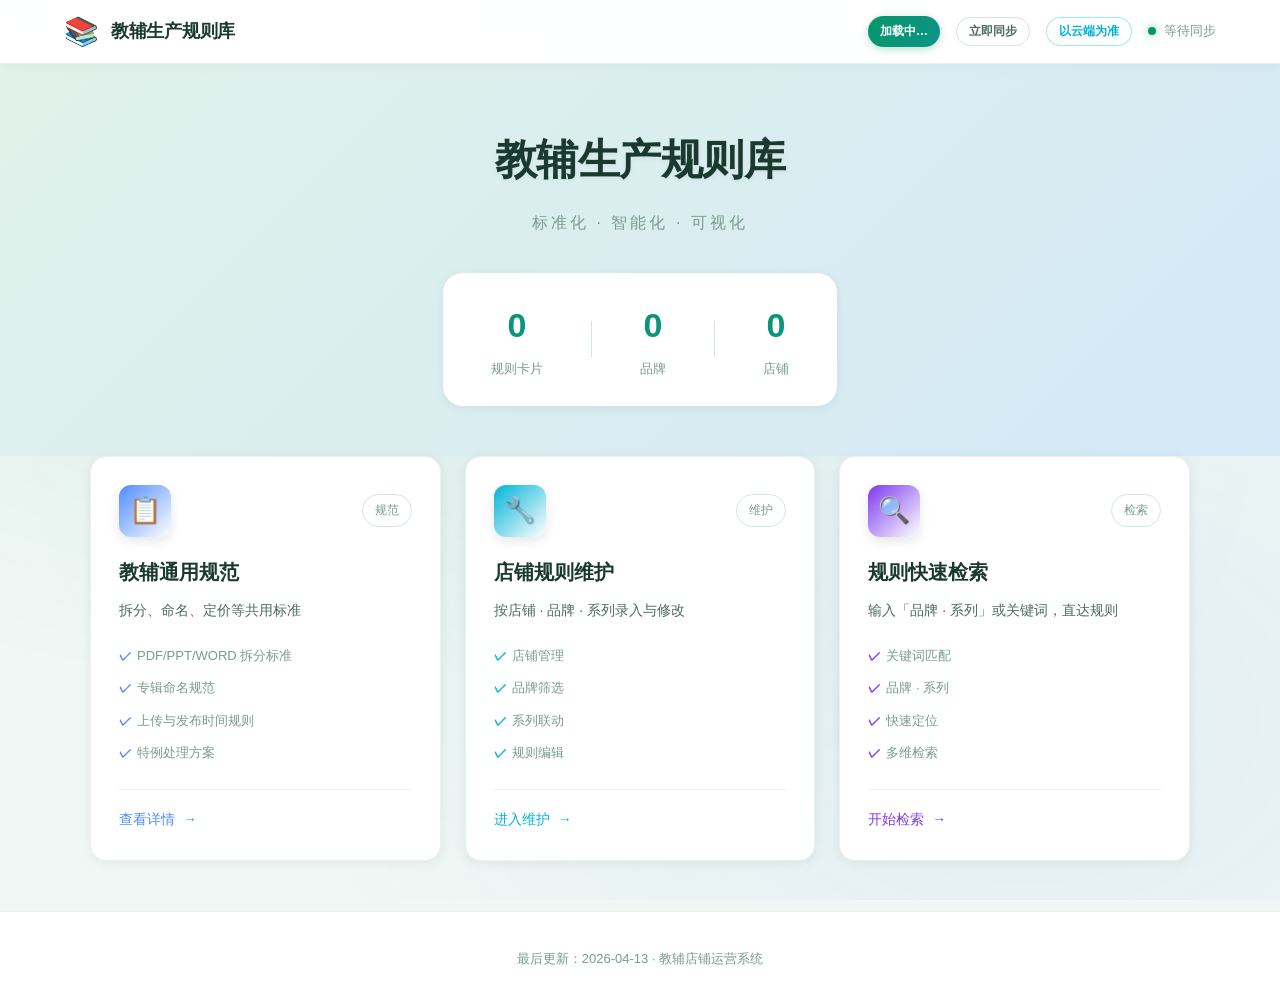
==== index.html @ b71ed643 "Respect deleted series rules during cloud sync" ====
﻿<!DOCTYPE html>
<html lang="zh-CN">
<head>
  <meta charset="UTF-8">
  <meta name="viewport" content="width=device-width, initial-scale=1.0">
  <title>教辅店铺个性化生产规则库</title>
  <link rel="icon" href="data:image/svg+xml,%3Csvg xmlns='http://www.w3.org/2000/svg' viewBox='0 0 64 64'%3E%3Ctext y='50' font-size='48'%3E📚%3C/text%3E%3C/svg%3E">
  <!-- 不使用 Google Fonts，避免国内网络 ERR_CONNECTION_TIMED_OUT -->
  <link rel="stylesheet" href="style.css?v=20260521-05">
</head>
<body>

  <!-- 顶部导航 -->
  <header class="topbar">
    <div class="topbar-inner">
      <div class="topbar-brand">
        <span class="brand-icon">📚</span>
        <span class="brand-text">教辅生产规则库</span>
      </div>
      <div class="topbar-meta">
        <span class="version-badge" id="app-build-badge" title="与控制台 [规则库] build 一致即为最新脚本">加载中…</span>
        <button id="manual-sync-btn" class="sync-btn" type="button" title="上传本机修改并拉取他人更新">立即同步</button>
        <button id="force-pull-btn" class="sync-btn sync-btn-alt" type="button" title="用云端全表覆盖本机（多人协作下已隐藏）" data-dangerous-sync="1">以云端为准</button>
        <span id="multi-user-hint" class="multi-user-hint" hidden>多人协作</span>
        <span class="status-indicator" id="sync-status-indicator">
          <span class="status-dot" id="sync-status-dot"></span>
          <span class="status-text" id="sync-status-text">等待同步</span>
        </span>
      </div>
    </div>
  </header>

  <!-- 首页 -->
  <main id="page-home" class="page active">
    <div class="hero-section">
      <div class="hero-bg"></div>
      <div class="hero-content">
        <h1 class="hero-title">教辅生产规则库</h1>
        <p class="hero-subtitle">标准化 · 智能化 · 可视化</p>
        <div class="hero-stats">
          <div class="stat-item">
            <span class="stat-num" id="stat-providers">0</span>
            <span class="stat-label">规则卡片</span>
          </div>
          <div class="stat-divider"></div>
          <div class="stat-item">
            <span class="stat-num" id="stat-brands">0</span>
            <span class="stat-label">品牌</span>
          </div>
          <div class="stat-divider"></div>
          <div class="stat-item">
            <span class="stat-num" id="stat-shops">0</span>
            <span class="stat-label">店铺</span>
          </div>
        </div>
      </div>
    </div>

    <div class="cards-section">
      <div class="cards-grid">
        
        <div class="feature-card" onclick="goPage('rules')" data-color="blue">
          <div class="card-glow"></div>
          <div class="card-header">
            <div class="card-icon-wrap">
              <span class="card-icon">📋</span>
            </div>
            <span class="card-tag">规范</span>
          </div>
          <h3 class="card-title">教辅通用规范</h3>
          <p class="card-desc">拆分、命名、定价等共用标准</p>
          <ul class="card-features">
            <li>PDF/PPT/WORD 拆分标准</li>
            <li>专辑命名规范</li>
            <li>上传与发布时间规则</li>
            <li>特例处理方案</li>
          </ul>
          <div class="card-footer">
            <span class="card-link">查看详情 <span class="arrow">→</span></span>
          </div>
        </div>

        <div class="feature-card" onclick="goPage('provider')" data-color="cyan">
          <div class="card-glow"></div>
          <div class="card-header">
            <div class="card-icon-wrap">
              <span class="card-icon">🔧</span>
            </div>
            <span class="card-tag">维护</span>
          </div>
          <h3 class="card-title">店铺规则维护</h3>
          <p class="card-desc">按店铺 · 品牌 · 系列录入与修改</p>
          <ul class="card-features">
            <li>店铺管理</li>
            <li>品牌筛选</li>
            <li>系列联动</li>
            <li>规则编辑</li>
          </ul>
          <div class="card-footer">
            <span class="card-link">进入维护 <span class="arrow">→</span></span>
          </div>
        </div>

        

        <div class="feature-card" onclick="goPage('ai')" data-color="purple">
          <div class="card-glow"></div>
          <div class="card-header">
            <div class="card-icon-wrap">
              <span class="card-icon">🔍</span>
            </div>
            <span class="card-tag">检索</span>
          </div>
          <h3 class="card-title">规则快速检索</h3>
          <p class="card-desc">输入「品牌 · 系列」或关键词，直达规则</p>
          <ul class="card-features">
            <li>关键词匹配</li>
            <li>品牌 · 系列</li>
            <li>快速定位</li>
            <li>多维检索</li>
          </ul>
          <div class="card-footer">
            <span class="card-link">开始检索 <span class="arrow">→</span></span>
          </div>
        </div>

      </div>
    </div>

    <footer class="home-footer">
      <p>最后更新：2026-04-13 · 教辅店铺运营系统</p>
    </footer>
  </main>

  <!-- 教辅通用规范页面 -->
  <section id="page-rules" class="page">
    <div class="page-header">
      <button class="back-btn" onclick="goHome()">← 返回</button>
      <h1 class="page-title">📋 教辅通用规范</h1>
    </div>
    <div class="page-content">
      <div class="rules-grid">
        
        <!-- 卡片1：预处理 -->
        <div class="rule-card material">
          <div class="rule-card-header">
            <span class="icon">🧪</span>
            <span class="title">预处理</span>
          </div>
          <div class="rule-card-body">
            <div class="rule-row">1、预上传，测试是否重复。若有问题：</div>
            <div class="rule-row">（1）资料缺失（兼职——晶晶——运营，在一周内给确切处理结果，若不处理，则任务挂起）</div>
            <div class="rule-row">（2）资料重复（运营核实版权归属——晶晶——下线/退稿）涉及重复率标准，出版物/非出版</div>
          </div>
        </div>

        <!-- 卡片2：拆分 -->
        <div class="rule-card material">
          <div class="rule-card-header">
            <span class="icon">✂️</span>
            <span class="title">拆分</span>
          </div>
          <div class="rule-card-body">
            <div class="rule-row">1、<span class="badge badge-pdf">PDF</span>按目录，若无，按标题，<strong>杜绝单页</strong></div>
            <div class="rule-row">2、<span class="badge badge-ppt">PPT</span>检查删除敏感信息（联系方式、二维码等），然后直接上传</div>
            <div class="rule-row">3、<span class="badge badge-word">WORD</span>检查删除敏感信息（联系方式、二维码等），然后直接上传</div>
            <hr class="divider">
            <div class="rule-note">
              ⚠️ <strong>备注：</strong>以上三种格式有存在主书+小册子的情况，小册子拆分后，需<strong>单独建立专辑上传</strong>
            </div>
          </div>
        </div>

        <!-- 卡片3：命名 -->
        <div class="rule-card material">
          <div class="rule-card-header">
            <span class="icon">🏷️</span>
            <span class="title">命名</span>
          </div>
          <div class="rule-card-body">
            <div class="rule-block">
              <div class="rule-block-title">1、专辑命名</div>
              <div class="rule-row">（1）【品牌】学年 + 年级 + 学科 + 对应封面名称（版本）</div>
              <div class="rule-row">（2）【品牌】学年 + 年级 + 学科 + 对应文件名称（版本）</div>
            </div>
            <hr class="divider">
            <div class="rule-block">
              <div class="rule-block-title">2、资料命名</div>
              <div class="rule-row" style="white-space: nowrap;">（1）具体标题（第X章+第X节+标题名）-专辑名</div>
              <div class="rule-row">（2）若资料名与书籍名重复，则<strong>无需后缀</strong></div>
            </div>
          </div>
        </div>

        <!-- 卡片4：专辑规则 -->
        <div class="rule-card album">
          <div class="rule-card-header">
            <span class="icon">📁</span>
            <span class="title">专辑规则</span>
          </div>
          <div class="rule-card-body">
            <div class="rule-block">
              <div class="rule-block-title">1、专辑目录</div>
              <div class="rule-row">（1）有目录书籍 → 1:1 还原，资料按顺序排序</div>
              <div class="rule-row">（2）同步书籍 → 获取主数据目录，资料放对应目录下</div>
            </div>
            <hr class="divider">
            <div class="rule-block">
              <div class="rule-block-title">2、专辑简介</div>
              <div class="rule-row rule-intro-template">
                XXXX（书籍名称）系列资料由XXXX（提供者名称）提供，并授权学科网在互联网进行发布，侵权必究！
              </div>
            </div>
            <hr class="divider">
            <div class="rule-block">
              <div class="rule-block-title">3、专辑封面</div>
              <div class="rule-row">（1）有封面 → 直接使用</div>
              <div class="rule-row">（2）部分封面：生产反馈，运营征集</div>
              <div class="rule-row">（3）无封面 → 使用去年同期产品封面</div>
              <div class="rule-row">（4）去年无 → 智能平台生成，要求最下标必须写 <span class="badge badge-warn">学科网书城</span>，<a href="https://bar.xkw.com/cover/size" target="_blank" class="rule-link">点击制作封面 →</a></div>
            </div>
            <hr class="divider">
            <div class="rule-block">
              <div class="rule-block-title">4、其他</div>
              <div class="rule-row">（1）专辑"热点""推荐"等该栏标签 <span class="badge badge-red">不做任何勾选</span></div>
            </div>
          </div>
        </div>

        <!-- 卡片5：上传规则 -->
        <div class="rule-card material">
          <div class="rule-card-header">
            <span class="icon">💰</span>
            <span class="title">上传规则</span>
          </div>
          <div class="rule-card-body">
            <div class="rule-block">
              <div class="rule-block-title">1、定价</div>
              <div class="rule-row">（1）参考定价文档：</div>
              <div class="rule-row">
                <a href="https://docs.qq.com/doc/DUVNLeVZ0TXl5S1VT" target="_blank" class="rule-link">📄 点击查看定价文档 →</a>
              </div>
            </div>
            <hr class="divider">
            <div class="rule-block">
              <div class="rule-block-title">2、发布时间</div>
              <div class="rule-row">（1）专辑：立即发布</div>
              <div class="rule-row">（2）资料：立即发布1/10，剩余按教学进度发布，一般以月为颗粒度同步</div>
              <div class="rule-row">
                <a href="https://docs.qq.com/sheet/DQW1jb2FtaGVGbHZr?nlc=1&tab=m5junw" target="_blank" class="rule-link">📊 教学中高考进度统计表 →</a>
              </div>
            </div>
          </div>
        </div>

        <!-- 卡片6：特例 -->
        <div class="rule-card special">
          <div class="rule-card-header">
            <span class="icon">⚠️</span>
            <span class="title">特例 · 试卷 / 中职 / 音视频</span>
          </div>
          <div class="rule-card-body">
            <div class="special-item">
              <span class="tag-pill tag-red">真题试卷</span>非教辅版权试卷<br>
              • <strong>高考：</strong>不处理上传<br>
              • <strong>中考 / 小升初：</strong>发布后在 XMP 后台加入网校通
            </div>
            <div class="special-item warn">
              <span class="tag-pill tag-orange">普通真题卷</span>校考 / 省市区县统考卷<br>
              资料打标作者 <strong>"教辅精选"</strong>，发布后在 XMP 后台加入网校通
            </div>
            <div class="special-item">
              <span class="tag-pill tag-blue">中职产品</span>
              发布后在 XMP 后台加入网校通
            </div>
            <div class="special-item success">
              <span class="tag-pill tag-green">音视频</span>
              勾选 <strong>禁止下载</strong> 标签
            </div>
            <div class="special-item">
              <span class="tag-pill tag-blue">其他</span>
              如遇特殊店铺生产侧需增加全书预审，之后在按照正常生产流程操作
            </div>
          </div>
        </div>



      </div>
    </div>
</section>

<!-- 店铺规则维护页面 -->
  <section id="page-provider" class="page">
    <div class="page-header">
      <button class="back-btn" onclick="goHome()">← 返回</button>
      <h1 class="page-title">🔧 店铺规则维护</h1>
    </div>
    <div class="page-content">
      
      <!-- 搜索筛选 -->
      <div class="query-filters">
        
        <!-- 店铺搜索 -->
        <div class="filter-group">
          <label class="filter-label">
            <span class="fl-icon">🏪</span>
            店铺名称
          </label>
          <div class="filter-input-wrap">
            <input type="text" id="shop-search-input" class="filter-input" placeholder="输入店铺名称搜索..." oninput="onShopSearchInput()">
            <button class="btn-search" onclick="searchShopByInput()">搜索</button>
            <button class="btn-add-sm" onclick="openAddShop()">＋ 新增店铺名称</button>
            <button class="btn-add-sm btn-muted-sm" type="button" onclick="renameShopInContext()">✎ 修改</button>
            <button class="btn-add-sm btn-danger-sm" type="button" onclick="deleteShopInContext()">－ 删除</button>
          </div>
          <div id="shop-dropdown" class="search-dropdown" style="display:none;"></div>
        </div>
        
        <!-- 提供者搜索 -->
        <div class="filter-group">
          <label class="filter-label">
            <span class="fl-icon">👤</span>
            提供者
          </label>
          <div class="filter-input-wrap">
            <input type="text" id="provider-search-input" class="filter-input" placeholder="输入提供者名称搜索..." oninput="onProviderSearchInput()">
            <button class="btn-search" onclick="searchProviderByInput()">搜索</button>
            <button class="btn-add-sm" onclick="openAddProvider()">＋ 新增提供者</button>
            <button class="btn-add-sm btn-muted-sm" type="button" onclick="renameProviderInContext()">✎ 修改</button>
            <button class="btn-add-sm btn-danger-sm" type="button" onclick="deleteProviderInContext()">－ 删除</button>
          </div>
          <div id="provider-dropdown" class="search-dropdown" style="display:none;"></div>
        </div>

        <!-- 书城品牌系列（BAPI 代理） -->
        <div class="filter-group bbm-sync-group">
          <label class="filter-label">
            <span class="fl-icon">🔗</span>
            书城品牌系列
          </label>
          <div class="filter-input-wrap">
            <input type="text" id="org-id-input" class="filter-input" placeholder="机构 ID，如 520495（非品牌 ID）" inputmode="numeric">
            <button type="button" id="bbm-fetch-btn" class="btn-search" onclick="fetchBbmBrandsForContext()">从书城获取</button>
          </div>
          <p class="bbm-fetch-hint">客户池表含两列 ID：<strong>机构ID</strong>（填这里）与 <strong>知识店铺ID</strong>（勿单独使用）。后台新增品牌/系列后请重新点击「从书城获取」（实时拉取，跳过缓存）。</p>
          <p id="bbm-fetch-status" class="bbm-fetch-status"></p>
        </div>
        
        <!-- 品牌搜索 -->
        <div class="filter-group">
          <label class="filter-label">
            <span class="fl-icon">🏷️</span>
            品牌
          </label>
          <div class="filter-input-wrap">
            <input type="text" id="brand-input" class="filter-input" placeholder="请先选择店铺..." oninput="onBrandInput()">
            <button id="brand-list-btn" onclick="showBrandList(event)" style="background:var(--primary-cyan);color:white;padding:12px 16px;border:none;border-radius:var(--radius-md);cursor:pointer;font-size:14px;">▼ 品牌</button>
            <button class="btn-add-sm" onclick="openAddBrand()">＋ 新增品牌</button>
            <button class="btn-add-sm" onclick="openDeleteBrand()">－ 删除品牌</button>
            <button id="add-series-btn" class="btn-add-sm" onclick="openAddSeries()" style="display:none;">＋ 新增系列</button>
          </div>
          <div id="brand-dropdown" class="search-dropdown" style="display:none;"></div>
        </div>
        <div id="series-tag-container" class="series-tag-container" style="display:none;"></div>

        <div id="brand-defaults-panel" class="brand-defaults-panel" style="display:none;"></div>
        
      </div>
      
      <!-- 规则显示区域 -->
      <div id="custom-rule-display" class="custom-rule-display" style="display:none;"></div>
      
      <!-- 提供者列表 -->
      <div id="provider-list-container" style="display:none;">
        <div class="provider-list-header" style="display:flex;justify-content:space-between;align-items:center;margin:24px 0 16px;">
          <span style="font-size:16px;font-weight:600;color:var(--text-primary);">提供者列表</span>
          <span id="provider-count" class="count-badge">0</span>
        </div>
        <div id="provider-list" class="provider-list"></div>
      </div>
      <div id="manual-input-section" class="filter-section-title mt-20" style="display:none;">✏️ 手动录入信息</div>
    </div>
    <button type="button" id="provider-scroll-top" class="scroll-top-btn" title="返回顶部" aria-label="返回顶部" style="display:none;">返回顶部</button>
  </section>

  <!-- 新增提供者弹窗 -->
  <div id="modal-provider" class="modal" style="display:none;">
    <div class="modal-overlay" onclick="closeModal('modal-provider')"></div>
    <div class="modal-box">
      <div class="modal-header">
        <h3 id="modal-provider-title">新增提供者</h3>
        <button class="modal-close" onclick="closeModal('modal-provider')">✕</button>
      </div>
      <div class="modal-body">
        <div class="form-group">
          <label>提供者名称</label>
          <input type="text" id="new-provider-name" class="form-input">
        </div>
        <div class="form-group">
          <label>店铺</label>
          <input type="text" id="new-provider-shop" class="form-input">
        </div>
        <div class="form-group">
          <label>店铺别名</label>
          <input type="text" id="new-provider-shopname" class="form-input" placeholder="可与店铺相同，或填工商全称">
        </div>
        <div class="form-group">
          <label>品牌</label>
          <input type="text" id="new-provider-brand" class="form-input">
        </div>
        <div class="form-group">
          <label>系列</label>
          <input type="text" id="new-provider-series" class="form-input" placeholder="例如：中考冲刺卷">
        </div>
        <div class="form-group">
          <label>命名 <span class="form-hint">（Alt+空格 换行）</span></label>
          <textarea id="new-provider-naming" class="form-input alt-space-newline" rows="2" placeholder="专辑/资料命名规范"></textarea>
        </div>
        <div class="form-group">
          <label>拆分规则 <span class="form-hint">（Alt+空格 换行）</span></label>
          <textarea id="new-provider-split" class="form-input alt-space-newline" rows="2" placeholder="多条可换行"></textarea>
        </div>
        <div class="form-group">
          <label>定价规则 <span class="form-hint">（Alt+空格 换行）</span></label>
          <textarea id="new-provider-pricing" class="form-input alt-space-newline" rows="2"></textarea>
        </div>
        <div class="form-group">
          <label>发布时间 <span class="form-hint">（Alt+空格 换行）</span></label>
          <textarea id="new-provider-publishtime" class="form-input alt-space-newline" rows="2"></textarea>
        </div>
        <div class="form-group">
          <label>专辑 <span class="form-hint">（Alt+空格 换行，可编辑）</span></label>
          <textarea id="new-provider-album" class="form-input alt-space-newline" rows="5" placeholder="默认含专辑简介、封面、其他三项规则"></textarea>
        </div>
        <div class="form-group">
          <label>特例 <span class="form-hint">（Alt+空格 换行）</span></label>
          <textarea id="new-provider-special" class="form-input alt-space-newline" rows="2"></textarea>
        </div>
        <div class="form-group">
          <label>其他信息 <span class="form-hint">（Alt+空格 换行）</span></label>
          <textarea id="new-provider-otherinfo" class="form-input alt-space-newline" rows="2"></textarea>
        </div>
      </div>
      <div class="modal-footer">
        <button class="btn-cancel" onclick="closeModal('modal-provider')">取消</button>
        <button class="btn-save" onclick="saveProvider()">保存</button>
      </div>
    </div>
  </div>

  <!-- 规则快速检索页面 -->
  <section id="page-ai" class="page">
    <div class="page-header">
      <button class="back-btn" onclick="goHome()">← 返回</button>
      <h1 class="page-title">🔍 规则快速检索</h1>
    </div>
    <div class="page-content">
      <div class="ai-hero">
        <div class="ai-icon-wrap">
          <span class="ai-main-icon">🔍</span>
          <span class="ai-pulse"></span>
        </div>
        <h2>规则快速检索</h2>
        <p>输入「品牌 · 系列」或关键词，直达规则</p>
      </div>
      
      <div class="ai-search-box">
        <div class="ai-input-wrap">
          <input type="text" id="ai-query" class="ai-input" placeholder="品牌 · 系列，如：众相原创 · 时政热点">
          <button class="ai-btn" onclick="aiQuery()">🔍 查询</button>
        </div>
        <div class="ai-suggestions">
          <span class="suggestion-label">试试：</span>
          <span class="suggestion-tag" onclick="setAiQuery('初中数学')">初中数学</span>
          <span class="suggestion-tag" onclick="setAiQuery('高中物理')">高中物理</span>
          <span class="suggestion-tag" onclick="setAiQuery('众相原创 · 时政热点')">众相原创 · 时政热点</span>
          <span class="suggestion-tag" onclick="setAiQuery('高考')">高考</span>
        </div>
      </div>
      
      <div id="ai-series-tag-container" class="series-tag-container" style="display:none;"></div>
      <div id="ai-result" class="ai-result"></div>
    </div>
    <button type="button" id="ai-scroll-top" class="scroll-top-btn" title="回到顶部" aria-label="回到顶部" style="display:none;">回到顶部</button>
  </section>

  <!-- Toast 提示 -->
  <div id="toast" class="toast" style="display:none;">
    <span class="toast-icon">✓</span>
    <span class="toast-message"></span>
  </div>

  <script>
function goPage(pageId) {
  document.querySelectorAll('.page').forEach(page => {
    page.classList.remove('active');
  });
  var target = document.getElementById('page-' + pageId);
  if (target) {
    target.classList.add('active');
  }
  window.scrollTo(0, 0);
}
function goHome() {
  goPage('home');
}
  </script>
  <script src="db.js"></script>
  <script src="site-config.js?v=20260526"></script>
  <script src="data-bootstrap.js?v=csv-20260526"></script>
  <script src="cloud-sync.js?v=20260921-01"></script>
  <script src="customer-pool-org.js?v=20260526-pool2"></script>
  <script src="bbm-api.js?v=20260921-01"></script>
  <script src="app.js?v=20260921-01"></script>
  <script>
    // 云同步须在 app.js 之后收尾：否则 updateStats 尚未定义，且易与 DOMContentLoaded 竞态导致首页数字偏小
    (function() {
      console.log('🚀 开始初始化...');

      var badge = document.getElementById('app-build-badge');
      if (badge && window.RULE_LIBRARY_BUILD) {
        badge.textContent = 'build ' + window.RULE_LIBRARY_BUILD;
      }
      if (window.RULE_LIBRARY_CONFIG && window.RULE_LIBRARY_CONFIG.multiUser && typeof cloudSync === 'function') {
        window.__RULE_LIB_WAIT_CLOUD_STATS = true;
      }

      /** 先用本机缓存点亮页面；云端同步放到后台，避免 Supabase 慢时顶部一直「加载中」。 */
      var localCount = 0;
      try {
        localCount = JSON.parse(localStorage.getItem('rule_library_providers') || '[]').length;
      } catch (e) { localCount = 0; }

      console.log('🚀 检查数据...');
      
      var existingProviders = localStorage.getItem('rule_library_providers');
      if ((!existingProviders || existingProviders === '[]') && typeof presetData !== 'undefined') {
        console.log('Initializing fallback from db.js');
        localStorage.setItem('rule_library_providers', JSON.stringify(presetData.providers));
        localStorage.setItem('rule_library_brands', JSON.stringify(presetData.brands.map(function(n, i) { return { id: String(i+1), name: n }; })));
      }
      
      if (typeof updateStats === 'function') {
        updateStats();
      }
      var sp = document.getElementById('stat-providers');
      if (sp) console.log('🚀 首页规则卡片数: ' + sp.textContent + ' | build=' + (window.RULE_LIBRARY_BUILD || '?'));

      if (typeof cloudSync === 'function') {
        console.log('🚀 后台调用 cloudSync...');
        window.__RULE_LIB_CLOUD_STATS_READY = false;
        if (typeof updateSyncStatusBadge === 'function') {
          updateSyncStatusBadge('syncing', '同步云端中...');
        }
        Promise.resolve()
          .then(function() {
            if (window.RULE_LIBRARY_CONFIG && window.RULE_LIBRARY_CONFIG.multiUser &&
                typeof window.pullCloudCanonicalForStats === 'function') {
              return window.pullCloudCanonicalForStats();
            }
            return cloudSync({ silent: true });
          })
          .then(function() {
            if (typeof cleanupBlankPlaceholderProviders === 'function') {
              cleanupBlankPlaceholderProviders();
            }
            if (typeof runLegacyAlbumBookPlaceholderMigration === 'function') {
              return runLegacyAlbumBookPlaceholderMigration();
            }
          })
          .then(function() {
            if (typeof runStandardRuleFillMigration === 'function') {
              return runStandardRuleFillMigration();
            }
          })
          .then(function() {
            if (typeof startCloudAutoSync === 'function') {
              startCloudAutoSync();
            }
            window.__RULE_LIB_WAIT_CLOUD_STATS = false;
            if (typeof updateStats === 'function') {
              updateStats();
            }
            if (typeof updateSyncStatusBadge === 'function') {
              updateSyncStatusBadge('success', '已同步');
            }
          })
          .catch(function(e) {
            console.warn('🚀 后台云同步未完成:', e);
            window.__RULE_LIB_WAIT_CLOUD_STATS = true;
            if (typeof startCloudAutoSync === 'function') {
              startCloudAutoSync();
            }
            if (typeof updateSyncStatusBadge === 'function') {
              updateSyncStatusBadge('error', '云端同步未完成');
            }
          });
      } else {
        console.log('🚀 cloudSync 未定义');
      }
    })();
  </script>
</body>
</html>
---- style.css ----
/* ========================================
   CSS Variables & Base Styles - 护眼清新版
   ======================================== */
:root {
  --primary-blue: #4f8cff;
  --primary-cyan: #00b4d8;
  --primary-purple: #7c3aed;
  --primary-green: #059669;
  --primary-teal: #0d9488;
  
  --bg-main: #f0f7f4;
  --bg-card: #ffffff;
  --bg-card-hover: #f8fcfb;
  --bg-header: rgba(255, 255, 255, 0.95);
  --bg-section: rgba(255, 255, 255, 0.8);
  --bg-input: #f5faf7;
  
  --text-primary: #1a3a2f;
  --text-secondary: #4a6b5d;
  --text-muted: #7a9b8d;
  
  --border-color: #d4e5dc;
  --border-light: #e8f3ed;
  
  --success: #059669;
  --success-bg: rgba(5, 150, 105, 0.1);
  --warning: #d97706;
  --warning-bg: rgba(217, 119, 6, 0.1);
  --danger: #dc2626;
  --danger-bg: rgba(220, 38, 38, 0.1);
  
  --accent-gradient: linear-gradient(135deg, #e0f2e9, #d4e8f7);
  --card-shadow: 0 2px 12px rgba(0, 0, 0, 0.06);
  --card-shadow-hover: 0 8px 24px rgba(0, 0, 0, 0.1);
  
  --radius-sm: 8px;
  --radius-md: 12px;
  --radius-lg: 16px;
  --radius-xl: 20px;
  
  --transition: all 0.3s cubic-bezier(0.4, 0, 0.2, 1);
}

* {
  margin: 0;
  padding: 0;
  box-sizing: border-box;
}

body {
  font-family: -apple-system, BlinkMacSystemFont, 'Segoe UI', 'PingFang SC', 'Microsoft YaHei', sans-serif;
  background: var(--bg-main);
  color: var(--text-primary);
  line-height: 1.7;
  min-height: 100vh;
}

/* 背景装饰 */
body::before {
  content: '';
  position: fixed;
  top: 0;
  left: 0;
  right: 0;
  bottom: 0;
  background: 
    radial-gradient(ellipse at 20% 20%, rgba(5, 150, 105, 0.08) 0%, transparent 50%),
    radial-gradient(ellipse at 80% 80%, rgba(79, 140, 255, 0.08) 0%, transparent 50%),
    radial-gradient(ellipse at 50% 50%, rgba(13, 148, 136, 0.05) 0%, transparent 70%);
  pointer-events: none;
  z-index: -1;
}

/* ========================================
   Top Bar
   ======================================== */
.topbar {
  position: fixed;
  top: 0;
  left: 0;
  right: 0;
  height: 64px;
  background: var(--bg-header);
  backdrop-filter: blur(20px);
  border-bottom: 1px solid var(--border-light);
  z-index: 100;
  box-shadow: 0 2px 12px rgba(0, 0, 0, 0.04);
}

.topbar-inner {
  max-width: 1200px;
  margin: 0 auto;
  height: 100%;
  display: flex;
  align-items: center;
  justify-content: space-between;
  padding: 0 24px;
}

.topbar-brand {
  display: flex;
  align-items: center;
  gap: 12px;
}

.brand-icon {
  font-size: 28px;
}

.brand-text {
  font-size: 18px;
  font-weight: 600;
  color: var(--text-primary);
  letter-spacing: -0.3px;
}

.topbar-meta {
  display: flex;
  align-items: center;
  gap: 16px;
}

.sync-btn {
  background: var(--bg-card);
  border: 1px solid var(--border-color);
  color: var(--text-secondary);
  border-radius: 20px;
  padding: 5px 12px;
  font-size: 12px;
  font-weight: 600;
  cursor: pointer;
  transition: var(--transition);
}

.sync-btn:hover {
  background: var(--primary-cyan);
  border-color: var(--primary-cyan);
  color: #fff;
}

.sync-btn:disabled {
  opacity: 0.65;
  cursor: not-allowed;
}

.sync-btn-alt {
  border-color: rgba(34, 211, 238, 0.45);
  color: var(--primary-cyan, #22d3ee);
}

.sync-btn-export {
  border-color: rgba(124, 58, 237, 0.35);
  color: #7c3aed;
}

.sync-btn-export:hover {
  background: #7c3aed;
  border-color: #7c3aed;
  color: #fff;
}

.page-header-with-actions {
  display: flex;
  flex-wrap: wrap;
  align-items: center;
  gap: 12px;
}

.page-header-with-actions .page-title {
  flex: 1;
  min-width: 160px;
}

.page-header-actions {
  display: flex;
  flex-wrap: wrap;
  gap: 8px;
  margin-left: auto;
}

.btn-muted-sm {
  border-color: rgba(100, 116, 139, 0.35);
  color: var(--text-secondary, #64748b);
}

.btn-danger-sm {
  border-color: rgba(239, 68, 68, 0.45);
  color: #dc2626;
}

.version-badge {
  background: linear-gradient(135deg, var(--primary-green), var(--primary-teal));
  color: white;
  padding: 5px 12px;
  border-radius: 20px;
  font-size: 12px;
  font-weight: 600;
  box-shadow: 0 2px 8px rgba(5, 150, 105, 0.3);
}

.multi-user-hint {
  font-size: 11px;
  color: #64748b;
  padding: 4px 10px;
  border-radius: 12px;
  background: #f1f5f9;
  border: 1px solid #e2e8f0;
}

.status-indicator {
  display: flex;
  align-items: center;
  gap: 8px;
}

.status-dot {
  width: 8px;
  height: 8px;
  background: var(--success);
  border-radius: 50%;
  animation: pulse 2s infinite;
  box-shadow: 0 0 8px rgba(5, 150, 105, 0.5);
}
.status-dot.sync-idle {
  background: var(--text-muted);
  box-shadow: 0 0 8px rgba(122, 155, 141, 0.5);
  animation: none;
}
.status-dot.syncing {
  background: var(--primary-cyan);
  box-shadow: 0 0 8px rgba(0, 180, 216, 0.6);
  animation: pulse 1s infinite;
}
.status-dot.sync-success {
  background: var(--success);
  box-shadow: 0 0 8px rgba(5, 150, 105, 0.5);
  animation: none;
}
.status-dot.sync-error {
  background: var(--danger);
  box-shadow: 0 0 8px rgba(220, 38, 38, 0.6);
  animation: none;
}

@keyframes pulse {
  0%, 100% { opacity: 1; transform: scale(1); }
  50% { opacity: 0.6; transform: scale(0.9); }
}

.status-text {
  font-size: 13px;
  color: var(--text-muted);
}

/* ========================================
   Page Layout
   ======================================== */
.page {
  display: none;
  padding-top: 64px;
  min-height: 100vh;
}

.page.active {
  display: block;
}

.page-header {
  background: var(--bg-card);
  border-bottom: 1px solid var(--border-light);
  padding: 20px 24px;
  display: flex;
  align-items: center;
  gap: 20px;
  position: sticky;
  top: 64px;
  z-index: 50;
  border-left: 4px solid var(--accent, var(--primary-blue));
  box-shadow: var(--card-shadow);
}

.back-btn {
  background: var(--bg-section);
  border: 1px solid var(--border-color);
  color: var(--text-secondary);
  padding: 10px 18px;
  border-radius: var(--radius-md);
  cursor: pointer;
  display: flex;
  align-items: center;
  gap: 8px;
  font-size: 14px;
  font-weight: 500;
  transition: var(--transition);
}

.back-btn:hover {
  background: var(--primary-green);
  color: white;
  border-color: var(--primary-green);
  transform: translateX(-2px);
}

.back-icon {
  font-size: 18px;
}

.page-title {
  display: flex;
  align-items: center;
  gap: 12px;
  font-size: 20px;
  font-weight: 600;
  color: var(--text-primary);
}

.page-icon {
  font-size: 24px;
}

.page-content {
  max-width: 1100px;
  margin: 0 auto;
  padding: 28px 24px;
}

/* ========================================
   Hero Section
   ======================================== */
.hero-section {
  position: relative;
  padding: 60px 24px 50px;
  text-align: center;
  overflow: hidden;
}

.hero-bg {
  position: absolute;
  top: 0;
  left: 0;
  right: 0;
  bottom: 0;
  background: var(--accent-gradient);
  pointer-events: none;
}

.hero-content {
  position: relative;
  z-index: 1;
}

.hero-title {
  font-size: clamp(26px, 5vw, 42px);
  font-weight: 700;
  color: var(--text-primary);
  letter-spacing: -0.5px;
  margin-bottom: 14px;
  text-shadow: 0 2px 4px rgba(0, 0, 0, 0.05);
}

.hero-subtitle {
  font-size: 16px;
  color: var(--text-muted);
  letter-spacing: 3px;
  margin-bottom: 36px;
}

.hero-stats {
  display: flex;
  justify-content: center;
  align-items: center;
  gap: 48px;
  flex-wrap: wrap;
  background: var(--bg-card);
  padding: 24px 48px;
  border-radius: var(--radius-xl);
  box-shadow: var(--card-shadow);
  display: inline-flex;
}

.stat-item {
  text-align: center;
}

.stat-num {
  display: block;
  font-size: 34px;
  font-weight: 700;
  background: linear-gradient(135deg, var(--primary-green), var(--primary-teal));
  -webkit-background-clip: text;
  -webkit-text-fill-color: transparent;
  background-clip: text;
}

.stat-label {
  font-size: 13px;
  color: var(--text-muted);
  margin-top: 4px;
}

.stat-divider {
  width: 1px;
  height: 36px;
  background: var(--border-color);
}

/* ========================================
   Cards Grid
   ======================================== */
.cards-section {
  padding: 0 24px 50px;
}

.cards-grid {
  display: grid;
  grid-template-columns: repeat(auto-fit, minmax(300px, 1fr));
  gap: 24px;
  max-width: 1100px;
  margin: 0 auto;
}

.feature-card {
  background: var(--bg-card);
  border: 1px solid var(--border-light);
  border-radius: var(--radius-lg);
  padding: 28px;
  cursor: pointer;
  position: relative;
  overflow: hidden;
  transition: var(--transition);
  box-shadow: var(--card-shadow);
}

.feature-card:hover {
  transform: translateY(-6px);
  box-shadow: var(--card-shadow-hover);
  border-color: var(--card-color, var(--primary-blue));
}

.card-glow {
  position: absolute;
  top: 0;
  left: 0;
  right: 0;
  height: 4px;
  background: linear-gradient(90deg, var(--card-color, var(--primary-blue)), transparent);
  opacity: 0;
  transition: var(--transition);
}

.feature-card:hover .card-glow {
  opacity: 1;
}

.feature-card[data-color="blue"] { --card-color: var(--primary-blue); }
.feature-card[data-color="cyan"] { --card-color: var(--primary-cyan); }
.feature-card[data-color="purple"] { --card-color: var(--primary-purple); }

.card-header {
  display: flex;
  align-items: center;
  justify-content: space-between;
  margin-bottom: 18px;
}

.card-icon-wrap {
  width: 52px;
  height: 52px;
  background: linear-gradient(135deg, var(--card-color), rgba(255,255,255,0.9));
  border-radius: var(--radius-md);
  display: flex;
  align-items: center;
  justify-content: center;
  box-shadow: 0 4px 12px rgba(0, 0, 0, 0.1);
}

.card-icon {
  font-size: 26px;
}

.card-tag {
  background: var(--bg-section);
  color: var(--text-muted);
  padding: 5px 12px;
  border-radius: 20px;
  font-size: 12px;
  font-weight: 500;
  border: 1px solid var(--border-color);
}

.card-title {
  font-size: 20px;
  font-weight: 600;
  margin-bottom: 10px;
  color: var(--text-primary);
}

.card-desc {
  color: var(--text-secondary);
  font-size: 14px;
  margin-bottom: 18px;
  line-height: 1.7;
}

.card-features {
  list-style: none;
  margin-bottom: 20px;
}

.card-features li {
  color: var(--text-muted);
  font-size: 13px;
  padding: 5px 0;
  padding-left: 18px;
  position: relative;
}

.card-features li::before {
  content: '✓';
  position: absolute;
  left: 0;
  color: var(--card-color, var(--primary-green));
  font-weight: bold;
}

.card-footer {
  border-top: 1px solid var(--border-light);
  padding-top: 18px;
}

.card-link {
  color: var(--card-color, var(--primary-blue));
  font-size: 14px;
  font-weight: 500;
  display: flex;
  align-items: center;
  gap: 8px;
}

.arrow {
  transition: transform 0.3s;
}

.feature-card:hover .arrow {
  transform: translateX(4px);
}

/* ========================================
   Home Footer
   ======================================== */
.home-footer {
  text-align: center;
  padding: 36px 24px;
  color: var(--text-muted);
  font-size: 13px;
  border-top: 1px solid var(--border-light);
  background: var(--bg-card);
}

/* ========================================
   Rule Sections
   ======================================== */
.rule-section {
  margin-bottom: 28px;
  background: var(--bg-card);
  border: 1px solid var(--border-light);
  border-radius: var(--radius-lg);
  overflow: hidden;
  box-shadow: var(--card-shadow);
}

.section-header {
  display: flex;
  align-items: center;
  gap: 16px;
  padding: 20px 24px;
  background: var(--bg-section);
  border-bottom: 1px solid var(--border-light);
  cursor: pointer;
  transition: var(--transition);
}

.section-header:hover {
  background: linear-gradient(135deg, rgba(5, 150, 105, 0.05), rgba(79, 140, 255, 0.05));
}

.section-num {
  width: 42px;
  height: 42px;
  background: linear-gradient(135deg, var(--primary-green), var(--primary-teal));
  border-radius: var(--radius-sm);
  display: flex;
  align-items: center;
  justify-content: center;
  font-weight: 700;
  font-size: 16px;
  color: white;
  box-shadow: 0 3px 10px rgba(5, 150, 105, 0.3);
}

.section-title-wrap {
  flex: 1;
}

.section-title {
  font-size: 18px;
  font-weight: 600;
  color: var(--text-primary);
}

.section-subtitle {
  font-size: 13px;
  color: var(--text-muted);
  margin-top: 2px;
}

.collapse-icon {
  font-size: 12px;
  color: var(--text-muted);
  transition: transform 0.3s;
}

.section-header.collapsed .collapse-icon {
  transform: rotate(-90deg);
}

.section-content {
  padding: 24px;
}

.section-content.collapsed {
  display: none;
}

.section-content.no-padding {
  padding: 0;
}

/* ========================================
   Info Cards
   ======================================== */
.content-grid {
  display: grid;
  grid-template-columns: repeat(auto-fit, minmax(260px, 1fr));
  gap: 20px;
  margin-bottom: 24px;
}

.content-grid-2 {
  display: grid;
  grid-template-columns: repeat(auto-fit, minmax(280px, 1fr));
  gap: 20px;
  margin-bottom: 24px;
}

.info-card {
  background: var(--bg-section);
  border: 1px solid var(--border-light);
  border-radius: var(--radius-md);
  overflow: hidden;
  transition: var(--transition);
}

.info-card:hover {
  box-shadow: var(--card-shadow);
}

.info-card-header {
  display: flex;
  align-items: center;
  gap: 12px;
  padding: 16px 20px;
  background: var(--bg-card);
  border-bottom: 1px solid var(--border-light);
}

.info-tag {
  padding: 5px 12px;
  border-radius: 6px;
  font-size: 12px;
  font-weight: 600;
  color: white;
}

.info-tag.pdf { background: #ef4444; }
.info-tag.ppt { background: #f59e0b; }
.info-tag.word { background: #3b82f6; }

.info-card-header h4 {
  font-size: 15px;
  font-weight: 600;
  color: var(--text-primary);
}

.info-card-body {
  padding: 20px;
}

/* ========================================
   Rule Items
   ======================================== */
.rule-item {
  display: flex;
  align-items: flex-start;
  gap: 12px;
  margin-bottom: 12px;
}

.rule-item:last-child {
  margin-bottom: 0;
}

.rule-step {
  width: 26px;
  height: 26px;
  background: var(--primary-green);
  border-radius: 50%;
  display: flex;
  align-items: center;
  justify-content: center;
  font-size: 12px;
  font-weight: 600;
  color: white;
  flex-shrink: 0;
}

.rule-item.highlight .rule-step {
  background: var(--danger);
}

.rule-text {
  font-size: 14px;
  color: var(--text-secondary);
  line-height: 1.6;
}

.rule-text strong {
  color: var(--text-primary);
}

/* ========================================
   Process Steps
   ======================================== */
.process-steps {
  display: flex;
  align-items: center;
  flex-wrap: wrap;
  gap: 10px;
}

.process-step {
  display: flex;
  flex-direction: column;
  align-items: center;
  gap: 6px;
}

.step-num {
  width: 30px;
  height: 30px;
  background: var(--bg-card);
  border: 2px solid var(--border-color);
  border-radius: 50%;
  display: flex;
  align-items: center;
  justify-content: center;
  font-size: 12px;
  font-weight: 600;
  color: var(--text-secondary);
}

.process-step.success .step-num {
  background: var(--success);
  border-color: var(--success);
  color: white;
}

.step-text {
  font-size: 11px;
  color: var(--text-muted);
  white-space: nowrap;
}

.process-arrow {
  color: var(--text-muted);
  font-size: 16px;
}

/* ========================================
   Naming Card
   ======================================== */
.naming-card .info-card-body {
  display: flex;
  flex-direction: column;
  gap: 16px;
}

.naming-example {
  background: var(--success-bg);
  border: 1px solid rgba(5, 150, 105, 0.2);
  border-radius: var(--radius-sm);
  padding: 16px;
}

.naming-label {
  font-size: 12px;
  color: var(--text-muted);
  margin-bottom: 8px;
}

.naming-format {
  font-size: 13px;
  color: var(--primary-green);
  font-weight: 500;
  word-break: break-all;
}

.naming-note {
  display: flex;
  align-items: center;
  gap: 8px;
  font-size: 13px;
  color: var(--text-secondary);
}

.note-icon {
  font-size: 16px;
}

/* ========================================
   Pricing Box
   ======================================== */
.pricing-box {
  display: flex;
  align-items: center;
  gap: 20px;
  background: var(--warning-bg);
  border: 1px solid rgba(217, 119, 6, 0.2);
  border-radius: var(--radius-md);
  padding: 20px 24px;
}

.pricing-icon {
  font-size: 36px;
}

.pricing-content {
  flex: 1;
}

.pricing-content h4 {
  font-size: 16px;
  margin-bottom: 4px;
  color: var(--text-primary);
}

.pricing-content p {
  font-size: 14px;
  color: var(--text-secondary);
}

.pricing-link {
  background: var(--warning);
  color: white;
  padding: 12px 22px;
  border-radius: var(--radius-md);
  text-decoration: none;
  font-weight: 600;
  font-size: 14px;
  display: flex;
  align-items: center;
  gap: 8px;
  transition: var(--transition);
  box-shadow: 0 4px 12px rgba(217, 119, 6, 0.3);
}

.pricing-link:hover {
  background: #b45309;
  transform: translateY(-2px);
}

/* ========================================
   Album Naming
   ======================================== */
.album-naming {
  margin-bottom: 24px;
}

.naming-hero {
  display: flex;
  align-items: center;
  gap: 20px;
  background: linear-gradient(135deg, var(--success-bg), rgba(79, 140, 255, 0.05));
  border: 1px solid rgba(5, 150, 105, 0.2);
  border-radius: var(--radius-md);
  padding: 24px;
}

.naming-icon {
  font-size: 44px;
}

.naming-info h4 {
  font-size: 16px;
  margin-bottom: 8px;
  color: var(--text-primary);
}

.naming-format-large {
  font-size: 15px;
  color: var(--primary-green);
  font-weight: 500;
  background: var(--bg-card);
  padding: 14px 18px;
  border-radius: var(--radius-sm);
  word-break: break-all;
  border: 1px solid var(--border-light);
}

/* ========================================
   Catalog & Intro
   ======================================== */
.catalog-item {
  display: flex;
  gap: 16px;
  margin-bottom: 16px;
}

.catalog-item:last-child {
  margin-bottom: 0;
}

.catalog-num {
  width: 30px;
  height: 30px;
  background: linear-gradient(135deg, var(--primary-cyan), var(--primary-teal));
  border-radius: 50%;
  display: flex;
  align-items: center;
  justify-content: center;
  font-size: 14px;
  font-weight: 600;
  color: white;
  flex-shrink: 0;
}

.catalog-content strong {
  display: block;
  margin-bottom: 4px;
  color: var(--text-primary);
}

.catalog-content p {
  font-size: 13px;
  color: var(--text-secondary);
}

.intro-template {
  background: var(--bg-section);
  border-radius: var(--radius-sm);
  padding: 18px;
  border: 1px solid var(--border-light);
}

.intro-text {
  font-size: 14px;
  line-height: 1.8;
  color: var(--text-secondary);
}

.highlight-text {
  color: var(--danger);
  font-weight: 600;
}

/* ========================================
   Cover Rules
   ======================================== */
.cover-rules {
  margin-bottom: 24px;
}

.cover-rules h4 {
  display: flex;
  align-items: center;
  gap: 12px;
  margin-bottom: 16px;
  color: var(--text-primary);
}

.cover-options {
  display: grid;
  grid-template-columns: repeat(auto-fit, minmax(200px, 1fr));
  gap: 16px;
}

.cover-option {
  display: flex;
  gap: 16px;
  background: var(--bg-section);
  border: 1px solid var(--border-light);
  border-radius: var(--radius-sm);
  padding: 16px;
}

.option-num {
  width: 30px;
  height: 30px;
  background: var(--primary-green);
  border-radius: 50%;
  display: flex;
  align-items: center;
  justify-content: center;
  font-weight: 600;
  color: white;
  flex-shrink: 0;
}

.option-content strong {
  display: block;
  margin-bottom: 4px;
  color: var(--text-primary);
}

.option-content p {
  font-size: 13px;
  color: var(--text-secondary);
}

.option-content em {
  color: var(--text-muted);
  font-style: normal;
}

/* ========================================
   Warning Box
   ======================================== */
.warning-box {
  display: flex;
  align-items: flex-start;
  gap: 16px;
  background: var(--danger-bg);
  border: 1px solid rgba(220, 38, 38, 0.2);
  border-radius: var(--radius-md);
  padding: 20px;
}

.warning-icon {
  font-size: 24px;
}

.warning-content strong {
  display: block;
  margin-bottom: 4px;
  color: var(--danger);
}

.warning-content p {
  font-size: 14px;
  color: var(--text-secondary);
}

/* ========================================
   Special Cards
   ======================================== */
.special-cards {
  display: grid;
  grid-template-columns: repeat(auto-fit, minmax(260px, 1fr));
  gap: 20px;
}

.special-card {
  background: var(--bg-section);
  border: 1px solid var(--border-light);
  border-radius: var(--radius-md);
  overflow: hidden;
  transition: var(--transition);
}

.special-card:hover {
  box-shadow: var(--card-shadow);
}

.special-card.special-wide {
  grid-column: 1 / -1;
}

.sc-header {
  display: flex;
  align-items: center;
  gap: 16px;
  padding: 16px 20px;
  background: var(--bg-card);
  border-bottom: 1px solid var(--border-light);
}

.sc-num {
  width: 34px;
  height: 34px;
  background: linear-gradient(135deg, var(--primary-purple), #9333ea);
  border-radius: var(--radius-sm);
  display: flex;
  align-items: center;
  justify-content: center;
  font-weight: 700;
  font-size: 14px;
  color: white;
}

.sc-header h4 {
  font-size: 15px;
  font-weight: 600;
  color: var(--text-primary);
}

.sc-body {
  padding: 20px;
}

.sc-row {
  display: flex;
  align-items: center;
  justify-content: space-between;
  gap: 16px;
  margin-bottom: 12px;
}

.sc-row:last-child {
  margin-bottom: 0;
}

.sc-row.single {
  justify-content: center;
}

.sc-label {
  font-size: 13px;
  color: var(--text-muted);
}

.sc-action {
  padding: 6px 14px;
  border-radius: 20px;
  font-size: 12px;
  font-weight: 600;
}

.sc-action.green {
  background: var(--success-bg);
  color: var(--success);
}

.sc-action.blue {
  background: rgba(79, 140, 255, 0.1);
  color: var(--primary-blue);
}

.sc-action.red {
  background: var(--danger-bg);
  color: var(--danger);
}

.sc-code {
  background: var(--bg-card);
  padding: 5px 12px;
  border-radius: 6px;
  font-size: 13px;
  font-family: monospace;
  border: 1px solid var(--border-color);
}

.sc-detail-grid {
  display: grid;
  grid-template-columns: repeat(auto-fit, minmax(160px, 1fr));
  gap: 14px;
}

.sc-detail {
  text-align: center;
  padding: 16px;
  background: var(--bg-card);
  border-radius: var(--radius-sm);
  border: 1px solid var(--border-light);
}

.sd-label {
  display: block;
  font-size: 12px;
  color: var(--text-muted);
  margin-bottom: 8px;
}

.sc-detail code {
  font-size: 12px;
  background: var(--bg-section);
  padding: 4px 10px;
  border-radius: 4px;
}

.price-zero {
  color: var(--danger);
  font-weight: 600;
}

.tag-combo {
  display: flex;
  gap: 8px;
  justify-content: center;
}

.tag {
  padding: 5px 12px;
  border-radius: 20px;
  font-size: 12px;
  font-weight: 600;
}

.tag.orange {
  background: var(--warning-bg);
  color: var(--warning);
}

.tag.red {
  background: var(--danger-bg);
  color: var(--danger);
}

/* ========================================
   Query Filters
   ======================================== */
.query-filters {
  display: flex;
  flex-direction: column;
  gap: 20px;
}

.filter-group {
  display: flex;
  flex-direction: column;
  gap: 8px;
}

.filter-label {
  display: flex;
  align-items: center;
  gap: 8px;
  font-size: 14px;
  font-weight: 500;
  color: var(--text-secondary);
}

.fl-icon {
  font-size: 16px;
}

.filter-input-wrap {
  display: flex;
  gap: 12px;
  position: relative;
}

.filter-input,
.filter-select {
  flex: 1;
  background: var(--bg-input);
  border: 1px solid var(--border-color);
  color: var(--text-primary);
  padding: 12px 16px;
  border-radius: var(--radius-md);
  font-size: 14px;
  transition: var(--transition);
}

.filter-input:focus,
.filter-select:focus {
  outline: none;
  border-color: var(--primary-cyan);
  box-shadow: 0 0 0 3px rgba(0, 180, 216, 0.1);
}

.filter-input::placeholder {
  color: var(--text-muted);
}

.btn-search {
  background: linear-gradient(135deg, var(--primary-cyan), var(--primary-teal));
  color: white;
  border: none;
  padding: 12px 22px;
  border-radius: var(--radius-md);
  font-weight: 600;
  font-size: 14px;
  cursor: pointer;
  transition: var(--transition);
  box-shadow: 0 4px 12px rgba(0, 180, 216, 0.3);
}

.btn-search:hover {
  transform: translateY(-2px);
  box-shadow: 0 6px 16px rgba(0, 180, 216, 0.4);
}

.btn-add-sm {
  background: var(--bg-card);
  border: 1px solid var(--border-color);
  color: var(--text-secondary);
  padding: 12px 16px;
  border-radius: var(--radius-md);
  font-size: 14px;
  cursor: pointer;
  transition: var(--transition);
}

.bbm-sync-group {
  margin-top: 4px;
}

.bbm-fetch-hint {
  margin: 6px 0 0;
  font-size: 12px;
  line-height: 1.5;
  color: var(--text-muted, #64748b);
}

.bbm-fetch-status {
  margin: 8px 0 0;
  font-size: 13px;
  color: var(--text-muted, #64748b);
  min-height: 1.2em;
}

.bbm-fetch-status.is-ok {
  color: var(--primary-cyan, #0891b2);
}

.bbm-fetch-status.is-error {
  color: #dc2626;
}

.bbm-tag {
  display: inline-block;
  margin-left: 6px;
  padding: 1px 6px;
  font-size: 11px;
  line-height: 1.4;
  border-radius: 4px;
  background: rgba(8, 145, 178, 0.12);
  color: var(--primary-cyan, #0891b2);
  vertical-align: middle;
}

#bbm-fetch-btn:disabled {
  opacity: 0.65;
  cursor: wait;
}

.brand-defaults-panel {
  margin: 16px 0 8px;
  padding: 16px 18px;
  border-radius: var(--radius-md, 10px);
  border: 1px solid rgba(8, 145, 178, 0.25);
  background: linear-gradient(135deg, rgba(240, 249, 255, 0.95), rgba(236, 254, 255, 0.85));
}

.brand-defaults-header {
  display: flex;
  flex-wrap: wrap;
  align-items: center;
  gap: 10px;
  margin-bottom: 6px;
}

.brand-defaults-title {
  font-size: 15px;
  font-weight: 600;
  color: var(--text-primary, #0f172a);
}

.brand-defaults-source {
  font-size: 12px;
  color: #64748b;
}

.brand-defaults-desc {
  margin: 0 0 12px;
  font-size: 13px;
  color: #475569;
  line-height: 1.5;
}

.brand-defaults-grid {
  display: grid;
  grid-template-columns: repeat(auto-fit, minmax(220px, 1fr));
  gap: 12px;
}

.brand-defaults-field {
  display: flex;
  flex-direction: column;
  gap: 6px;
  font-size: 13px;
  color: #334155;
}

.brand-defaults-field textarea {
  width: 100%;
  min-height: 52px;
  resize: vertical;
}

.brand-defaults-actions {
  display: flex;
  flex-wrap: wrap;
  gap: 8px;
  margin-top: 12px;
}

.btn-add-sm:hover {
  background: var(--primary-green);
  border-color: var(--primary-green);
  color: white;
}

.count-badge {
  background: linear-gradient(135deg, var(--primary-cyan), var(--primary-teal));
  color: white;
  padding: 5px 14px;
  border-radius: 20px;
  font-size: 13px;
  font-weight: 600;
  margin-left: auto;
  box-shadow: 0 3px 10px rgba(0, 180, 216, 0.3);
}

.btn-add {
  background: linear-gradient(135deg, var(--primary-cyan), var(--primary-teal));
  color: white;
  border: none;
  padding: 11px 22px;
  border-radius: var(--radius-md);
  font-weight: 600;
  font-size: 14px;
  cursor: pointer;
  transition: var(--transition);
  box-shadow: 0 4px 12px rgba(0, 180, 216, 0.3);
}

.btn-add:hover {
  transform: translateY(-2px);
}

/* ========================================
   Provider List
   ======================================== */
.provider-list {
  display: flex;
  flex-direction: column;
}

.provider-item {
  display: flex;
  align-items: center;
  gap: 16px;
  padding: 16px 24px;
  border-bottom: 1px solid var(--border-light);
  transition: var(--transition);
}

.provider-item:last-child {
  border-bottom: none;
}

.provider-item:hover {
  background: var(--bg-section);
}

.provider-avatar {
  width: 42px;
  height: 42px;
  background: linear-gradient(135deg, var(--primary-cyan), var(--primary-green));
  border-radius: 50%;
  display: flex;
  align-items: center;
  justify-content: center;
  font-size: 16px;
  font-weight: 600;
  color: white;
}

.provider-info {
  flex: 1;
}

.provider-name {
  font-weight: 600;
  margin-bottom: 2px;
  color: var(--text-primary);
}

.provider-meta {
  font-size: 13px;
  color: var(--text-muted);
}

.provider-actions {
  display: flex;
  gap: 8px;
}

.provider-actions button {
  background: var(--bg-card);
  border: 1px solid var(--border-color);
  color: var(--text-secondary);
  padding: 7px 14px;
  border-radius: var(--radius-sm);
  font-size: 13px;
  cursor: pointer;
  transition: var(--transition);
}

.provider-actions button:hover {
  background: var(--primary-blue);
  border-color: var(--primary-blue);
  color: white;
}

#page-provider .scroll-top-btn,
#page-ai .scroll-top-btn {
  position: fixed;
  right: 28px;
  bottom: 32px;
  z-index: 120;
  display: none;
  align-items: center;
  justify-content: center;
  gap: 6px;
  padding: 12px 18px;
  border: none;
  border-radius: 999px;
  background: linear-gradient(135deg, var(--primary-cyan), var(--primary-teal));
  color: #fff;
  font-size: 14px;
  font-weight: 600;
  cursor: pointer;
  box-shadow: 0 8px 24px rgba(0, 180, 216, 0.35);
  transition: transform 0.2s ease, box-shadow 0.2s ease, opacity 0.2s ease;
  opacity: 0;
  pointer-events: none;
}

#page-provider .scroll-top-btn.visible,
#page-ai .scroll-top-btn.visible {
  opacity: 1;
  pointer-events: auto;
}

#page-provider .scroll-top-btn:hover,
#page-ai .scroll-top-btn:hover {
  transform: translateY(-3px);
  box-shadow: 0 12px 28px rgba(0, 180, 216, 0.45);
}

#page-provider .scroll-top-btn:active,
#page-ai .scroll-top-btn:active {
  transform: translateY(-1px);
}

/* ========================================
   Filter Section Title
   ======================================== */
.filter-section-title {
  font-size: 14px;
  font-weight: 600;
  color: var(--text-secondary);
  margin-bottom: 16px;
  padding-bottom: 10px;
  border-bottom: 1px solid var(--border-light);
}

.filter-section-title.mt-20 {
  margin-top: 28px;
}

.query-filters.rule-inputs {
  background: rgba(79, 140, 255, 0.05);
  padding: 20px;
  border-radius: var(--radius-md);
  border: 1px solid var(--border-light);
}

.query-filters.rule-inputs .filter-label {
  color: var(--primary-blue);
}

.save-rule-btn-wrap {
  margin-top: 20px;
  text-align: center;
}

.btn-save-rule {
  background: linear-gradient(135deg, var(--primary-blue), #3b82f6);
  color: white;
  border: none;
  padding: 12px 32px;
  border-radius: var(--radius-md);
  font-size: 14px;
  font-weight: 600;
  cursor: pointer;
  transition: var(--transition);
  box-shadow: 0 4px 12px rgba(79, 140, 255, 0.3);
}

.btn-save-rule:hover {
  transform: translateY(-2px);
  box-shadow: 0 6px 16px rgba(79, 140, 255, 0.4);
}

.btn-edit-rule {
  background: linear-gradient(135deg, var(--primary-cyan), var(--primary-teal));
  color: white;
  border: none;
  padding: 6px 14px;
  border-radius: var(--radius-sm);
  font-size: 13px;
  cursor: pointer;
  margin-left: auto;
}

.rule-display-header {
  display: flex;
  align-items: center;
  gap: 10px;
  margin-bottom: 16px;
}

.rule-edit-content {
  background: var(--bg-section);
  padding: 16px;
  border-radius: var(--radius-md);
  margin-top: 16px;
}

.rule-input {
  flex: 1;
  background: var(--bg-card);
  border: 1px solid var(--border-color);
  padding: 8px 12px;
  border-radius: var(--radius-sm);
  font-size: 14px;
}

.rule-item {
  display: flex;
  align-items: center;
  gap: 10px;
  margin-bottom: 10px;
}

.rule-item .label {
  width: 80px;
  color: var(--text-muted);
  font-size: 13px;
}

.rule-item .value {
  flex: 1;
  color: var(--text-primary);
  font-size: 14px;
}

.rule-btn-wrap {
  display: flex;
  gap: 10px;
  justify-content: flex-end;
  margin-top: 16px;
}

.btn-reset {
  background: transparent;
  border: 1px solid var(--border-color);
  color: var(--text-muted);
  padding: 10px 16px;
  border-radius: var(--radius-md);
  font-size: 13px;
  cursor: pointer;
  transition: var(--transition);
  margin-left: 8px;
}

.btn-reset:hover {
  background: var(--danger-bg);
  border-color: var(--danger);
  color: var(--danger);
}

/* ========================================
   Custom Rule Box
   ======================================== */
.custom-rule-box {
  background: linear-gradient(135deg, var(--success-bg), rgba(79, 140, 255, 0.08));
  border: 1px solid rgba(5, 150, 105, 0.3);
  border-radius: var(--radius-md);
  padding: 24px;
  margin-bottom: 24px;
}

.match-hint {
  display: flex;
  align-items: center;
  gap: 10px;
  padding: 14px 18px;
  background: linear-gradient(135deg, var(--success-bg), rgba(79, 140, 255, 0.08));
  border-radius: var(--radius-sm);
  font-size: 14px;
  color: var(--text-primary);
}

.match-hint .match-icon {
  font-size: 18px;
}

.match-hint .match-text {
  flex: 1;
}

.match-hint .match-text strong {
  color: var(--primary-teal);
}

.match-hint .match-count {
  color: var(--text-muted);
  font-size: 12px;
}

.custom-rule-box h4 {
  font-size: 16px;
  margin-bottom: 16px;
  display: flex;
  align-items: center;
  gap: 8px;
  color: var(--text-primary);
}

.custom-rule-content {
  font-size: 14px;
  color: var(--text-secondary);
  line-height: 1.8;
}

/* ========================================
   AI Section
   ======================================== */
.ai-hero {
  text-align: center;
  padding: 40px 24px;
  margin-bottom: 32px;
}

.ai-icon-wrap {
  position: relative;
  width: 90px;
  height: 90px;
  margin: 0 auto 24px;
}

.ai-main-icon {
  font-size: 52px;
  position: relative;
  z-index: 1;
}

.ai-pulse {
  position: absolute;
  top: 50%;
  left: 50%;
  transform: translate(-50%, -50%);
  width: 100%;
  height: 100%;
  background: var(--primary-purple);
  border-radius: 50%;
  opacity: 0.2;
  animation: ai-pulse 2s infinite;
}

@keyframes ai-pulse {
  0% { transform: translate(-50%, -50%) scale(1); opacity: 0.2; }
  100% { transform: translate(-50%, -50%) scale(1.6); opacity: 0; }
}

.ai-hero h2 {
  font-size: 24px;
  margin-bottom: 12px;
  color: var(--text-primary);
}

.ai-hero p {
  color: var(--text-secondary);
  font-size: 15px;
}

.ai-search-box {
  max-width: 680px;
  margin: 0 auto 32px;
}

.ai-input-wrap {
  display: flex;
  gap: 12px;
  margin-bottom: 16px;
}

.ai-input {
  flex: 1;
  background: var(--bg-card);
  border: 1px solid var(--border-color);
  color: var(--text-primary);
  padding: 16px 20px;
  border-radius: var(--radius-lg);
  font-size: 16px;
  transition: var(--transition);
  box-shadow: var(--card-shadow);
}

.ai-input:focus {
  outline: none;
  border-color: var(--primary-purple);
  box-shadow: 0 0 0 3px rgba(124, 58, 237, 0.1), var(--card-shadow);
}

.ai-input::placeholder {
  color: var(--text-muted);
}

.ai-btn {
  background: linear-gradient(135deg, var(--primary-purple), #9333ea);
  color: white;
  border: none;
  padding: 16px 32px;
  border-radius: var(--radius-lg);
  font-weight: 600;
  font-size: 16px;
  cursor: pointer;
  display: flex;
  align-items: center;
  gap: 10px;
  transition: var(--transition);
  box-shadow: 0 4px 16px rgba(124, 58, 237, 0.3);
}

.ai-btn:hover {
  transform: translateY(-2px);
  box-shadow: 0 6px 20px rgba(124, 58, 237, 0.4);
}

.ai-suggestions {
  display: flex;
  align-items: center;
  gap: 10px;
  flex-wrap: wrap;
  justify-content: center;
}

.suggestion-label {
  font-size: 13px;
  color: var(--text-muted);
}

.suggestion-tag {
  background: var(--bg-card);
  border: 1px solid var(--border-color);
  color: var(--text-secondary);
  padding: 7px 14px;
  border-radius: 20px;
  font-size: 13px;
  cursor: pointer;
  transition: var(--transition);
  box-shadow: 0 2px 6px rgba(0, 0, 0, 0.04);
}

.suggestion-tag:hover {
  background: var(--primary-purple);
  border-color: var(--primary-purple);
  color: white;
}

/* ========================================
   AI Result
   ======================================== */
.ai-result {
  max-width: 780px;
  margin: 0 auto;
}

.ai-result-card {
  background: var(--bg-card);
  border: 1px solid var(--border-light);
  border-radius: var(--radius-lg);
  overflow: hidden;
  animation: fadeIn 0.3s ease;
  box-shadow: var(--card-shadow);
  min-width: 0;
}

@keyframes fadeIn {
  from { opacity: 0; transform: translateY(10px); }
  to { opacity: 1; transform: translateY(0); }
}

.ai-result-header {
  padding: 20px 24px;
  background: linear-gradient(135deg, rgba(124, 58, 237, 0.08), rgba(147, 51, 234, 0.05));
  border-bottom: 1px solid var(--border-light);
  display: flex;
  align-items: flex-start;
  flex-wrap: wrap;
  gap: 16px;
}

.ai-result-icon {
  font-size: 26px;
  flex-shrink: 0;
  line-height: 1.2;
}

.ai-result-title {
  font-size: 18px;
  font-weight: 600;
  color: var(--text-primary);
  min-width: 0;
  flex: 1;
  line-height: 1.45;
  word-break: break-word;
  overflow-wrap: break-word;
  white-space: pre-wrap;
}

.ai-result-body {
  padding: 24px;
  min-width: 0;
}

.ai-result-section {
  margin-bottom: 20px;
  min-width: 0;
}

.ai-result-section:last-child {
  margin-bottom: 0;
}

.ai-result-section h5 {
  font-size: 14px;
  color: var(--primary-purple);
  margin-bottom: 10px;
  font-weight: 600;
  word-break: break-word;
  overflow-wrap: break-word;
}

.ai-result-row {
  display: flex;
  align-items: flex-start;
  gap: 12px;
  margin-bottom: 12px;
  font-size: 14px;
  min-width: 0;
}

.ai-result-row:last-child {
  margin-bottom: 0;
}

.ai-result-label {
  flex-shrink: 0;
  min-width: 5em;
  max-width: 40%;
  font-weight: 600;
  color: var(--text-muted);
}

.ai-result-label::after {
  content: '：';
}

.ai-result-value {
  flex: 1 1 0;
  min-width: 0;
  color: var(--text-secondary);
  line-height: 1.65;
  word-break: break-word;
  overflow-wrap: break-word;
  white-space: pre-wrap;
}

.ai-result-empty-msg {
  margin: 0;
  font-size: 14px;
  color: var(--text-secondary);
  line-height: 1.7;
  word-break: break-word;
  overflow-wrap: break-word;
  white-space: pre-wrap;
}

.ai-result-html {
  font-size: 14px;
  color: var(--text-secondary);
  line-height: 1.7;
  word-break: break-word;
  overflow-wrap: break-word;
  min-width: 0;
}

.ai-result-html ul,
.ai-result-html ol {
  padding-left: 1.25em;
}

.ai-result-section p,
.ai-result-section ul {
  font-size: 14px;
  color: var(--text-secondary);
  line-height: 1.7;
  word-break: break-word;
  overflow-wrap: break-word;
  white-space: pre-wrap;
}

.ai-result-section ul {
  padding-left: 20px;
}

.ai-result-section li {
  margin-bottom: 6px;
}

/* ========================================
   Modal
   ======================================== */
.modal {
  position: fixed;
  top: 0;
  left: 0;
  right: 0;
  bottom: 0;
  z-index: 1000;
  display: flex;
  align-items: center;
  justify-content: center;
  padding: 24px;
}

.modal-overlay {
  position: absolute;
  top: 0;
  left: 0;
  right: 0;
  bottom: 0;
  background: rgba(0, 0, 0, 0.4);
  backdrop-filter: blur(6px);
}

.modal-box {
  position: relative;
  background: var(--bg-card);
  border: 1px solid var(--border-light);
  border-radius: var(--radius-xl);
  width: 100%;
  max-width: 460px;
  animation: modalIn 0.3s ease;
  box-shadow: 0 20px 60px rgba(0, 0, 0, 0.15);
}

@keyframes modalIn {
  from { opacity: 0; transform: scale(0.95) translateY(20px); }
  to { opacity: 1; transform: scale(1) translateY(0); }
}

.modal-header {
  display: flex;
  align-items: center;
  justify-content: space-between;
  padding: 22px 26px;
  border-bottom: 1px solid var(--border-light);
}

.modal-header h3 {
  font-size: 18px;
  font-weight: 600;
  color: var(--text-primary);
}

.modal-close {
  background: var(--bg-section);
  border: none;
  color: var(--text-muted);
  font-size: 20px;
  cursor: pointer;
  transition: var(--transition);
  width: 36px;
  height: 36px;
  border-radius: 50%;
  display: flex;
  align-items: center;
  justify-content: center;
}

.modal-close:hover {
  background: var(--danger-bg);
  color: var(--danger);
}

.modal-body {
  padding: 26px;
  max-height: 60vh;
  overflow-y: auto;
}

.form-group {
  margin-bottom: 22px;
}

.form-group:last-child {
  margin-bottom: 0;
}

.form-group label {
  display: block;
  font-size: 14px;
  font-weight: 500;
  color: var(--text-secondary);
  margin-bottom: 8px;
}

.form-group .form-hint {
  font-weight: 400;
  font-size: 12px;
  color: var(--text-muted);
}

.form-group input,
.form-group select,
.form-group textarea {
  width: 100%;
  background: var(--bg-input);
  border: 1px solid var(--border-color);
  color: var(--text-primary);
  padding: 13px 16px;
  border-radius: var(--radius-md);
  font-size: 14px;
  transition: var(--transition);
}

.form-group input:focus,
.form-group select:focus,
.form-group textarea:focus {
  outline: none;
  border-color: var(--primary-cyan);
}

.form-group textarea {
  min-height: 72px;
  resize: vertical;
}

.modal-footer {
  display: flex;
  gap: 12px;
  justify-content: flex-end;
  padding: 20px 26px;
  border-top: 1px solid var(--border-light);
}

.btn-cancel {
  background: var(--bg-section);
  border: 1px solid var(--border-color);
  color: var(--text-secondary);
  padding: 11px 24px;
  border-radius: var(--radius-md);
  font-size: 14px;
  cursor: pointer;
  transition: var(--transition);
}

.btn-cancel:hover {
  background: var(--bg-card-hover);
}

.btn-save {
  background: linear-gradient(135deg, var(--primary-blue), #3b82f6);
  border: none;
  color: white;
  padding: 11px 26px;
  border-radius: var(--radius-md);
  font-size: 14px;
  font-weight: 600;
  cursor: pointer;
  transition: var(--transition);
  box-shadow: 0 4px 12px rgba(79, 140, 255, 0.3);
}

.btn-save:hover {
  transform: translateY(-2px);
}

/* ========================================
   Toast
   ======================================== */
.toast {
  position: fixed;
  bottom: 28px;
  left: 50%;
  transform: translateX(-50%);
  background: var(--bg-card);
  border: 1px solid var(--success);
  color: var(--text-primary);
  padding: 16px 26px;
  border-radius: var(--radius-lg);
  display: flex;
  align-items: center;
  gap: 12px;
  z-index: 2000;
  animation: toastIn 0.4s ease;
  box-shadow: 0 10px 40px rgba(0, 0, 0, 0.15);
}

@keyframes toastIn {
  from { opacity: 0; transform: translateX(-50%) translateY(20px); }
  to { opacity: 1; transform: translateX(-50%) translateY(0); }
}

.toast-icon {
  width: 26px;
  height: 26px;
  background: var(--success);
  border-radius: 50%;
  display: flex;
  align-items: center;
  justify-content: center;
  font-size: 14px;
  color: white;
}

/* ========================================
   Empty State
   ======================================== */
.empty-state {
  text-align: center;
  padding: 60px 24px;
  color: var(--text-muted);
}

.empty-icon {
  font-size: 52px;
  display: block;
  margin-bottom: 16px;
}

.empty-state p {
  font-size: 14px;
}

/* ========================================
   通用规则卡片布局 (新设计)
   ======================================== */
.rules-grid {
  display: grid;
  grid-template-columns: repeat(3, 1fr);
  gap: 20px;
}

.rule-card {
  background: var(--bg-card);
  border-radius: var(--radius-lg);
  box-shadow: 0 2px 12px rgba(0,0,0,0.08);
  overflow: hidden;
  transition: var(--transition);
}

.rule-card:hover {
  transform: translateY(-2px);
  box-shadow: 0 8px 24px rgba(0,0,0,0.12);
}

.rule-card-header {
  padding: 16px 20px;
  display: flex;
  align-items: center;
  gap: 10px;
}

.rule-card-header .icon {
  font-size: 22px;
}

.rule-card-header .title {
  font-size: 17px;
  font-weight: 700;
  color: white;
}

.rule-card.material .rule-card-header {
  background: linear-gradient(135deg, #667eea, #764ba2);
}

.rule-card.album .rule-card-header {
  background: linear-gradient(135deg, #f093fb, #f5576c);
}

.rule-card.special .rule-card-header {
  background: linear-gradient(135deg, #4facfe, #00f2fe);
}

.rule-card.special2 .rule-card-header {
  background: linear-gradient(135deg, #43e97b, #38f9d7);
}

.rule-card.special3 .rule-card-header {
  background: linear-gradient(135deg, #fa709a, #fee140);
}

.rule-card-body {
  padding: 18px 20px;
}

.rule-block {
  margin-bottom: 16px;
}

.rule-block:last-child {
  margin-bottom: 0;
}

.rule-block-title {
  font-size: 13px;
  font-weight: 700;
  color: #909399;
  text-transform: uppercase;
  letter-spacing: 0.5px;
  margin-bottom: 8px;
}

.rule-row {
  display: flex;
  align-items: center;
  flex-wrap: wrap;
  gap: 6px;
  margin-bottom: 6px;
  font-size: 14px;
  color: #303133;
  line-height: 1.7;
}

.badge {
  display: inline-block;
  padding: 2px 8px;
  border-radius: 4px;
  font-size: 12px;
  font-weight: 600;
  white-space: nowrap;
}

.badge-pdf {
  background: #fef0f0;
  color: #f56c6c;
}

.badge-ppt {
  background: #fdf6ec;
  color: #e6a23c;
}

.badge-word {
  background: #f0f9eb;
  color: #67c23a;
}

.badge-blue {
  background: #ecf5ff;
  color: #409EFF;
}

.badge-warn {
  background: #fff3cd;
  color: #856404;
}

.badge-red {
  background: #fef0f0;
  color: #f56c6c;
}

.tag-pill {
  display: inline-block;
  padding: 3px 10px;
  border-radius: 20px;
  font-size: 12px;
  font-weight: 600;
  margin-right: 6px;
}

.tag-green {
  background: #f0f9eb;
  color: #67c23a;
  border: 1px solid #b3e19d;
}

.tag-orange {
  background: #fdf6ec;
  color: #e6a23c;
  border: 1px solid #f5dab1;
}

.tag-red {
  background: #fef0f0;
  color: #f56c6c;
  border: 1px solid #fbc4c4;
}

.tag-blue {
  background: #ecf5ff;
  color: #409EFF;
  border: 1px solid #b3d8ff;
}

.tag-purple {
  background: #f3e8ff;
  color: #7c3aed;
  border: 1px solid #d8b4fe;
}

.divider {
  border: none;
  border-top: 1px solid #f0f0f0;
  margin: 12px 0;
}

.rule-link {
  color: #409EFF;
  text-decoration: none;
  font-weight: 600;
}

.rule-link:hover {
  text-decoration: underline;
}

.rule-note-box {
  margin-top: 10px;
  background: #fff7e6;
  border: 1px solid #ffd591;
  border-radius: 6px;
  padding: 8px 12px;
  font-size: 13px;
  color: #d46b08;
  line-height: 1.6;
}

.rule-intro-tpl {
  background: #f8f9fa;
  padding: 8px 10px;
  border-radius: 6px;
  font-size: 13px;
  color: #555;
}

.special-item {
  background: #f8f9fa;
  border-left: 3px solid #409EFF;
  border-radius: 0 6px 6px 0;
  padding: 10px 14px;
  margin-bottom: 10px;
  font-size: 14px;
  color: #303133;
  line-height: 1.7;
}

.special-item:last-child {
  margin-bottom: 0;
}

.special-item.warn {
  border-left-color: #e6a23c;
}

.special-item.danger {
  border-left-color: #f56c6c;
}

.special-item.success {
  border-left-color: #67c23a;
}

.special-item.purple {
  border-left-color: #7c3aed;
}

/* ========================================
   Responsive
   ======================================== */
@media (max-width: 768px) {
  .topbar-inner {
    padding: 0 16px;
  }
  
  .brand-text {
    font-size: 16px;
  }
  
  .hero-section {
    padding: 48px 16px 36px;
  }
  
  .hero-title {
    font-size: 26px;
  }
  
  .hero-stats {
    padding: 20px 32px;
    gap: 32px;
  }
  
  .stat-num {
    font-size: 28px;
  }
  
  .cards-section {
    padding: 0 16px 36px;
  }
  
  .cards-grid {
    grid-template-columns: 1fr;
  }
  
  .page-header {
    padding: 16px;
    flex-wrap: wrap;
  }
  
  .page-title {
    font-size: 18px;
  }
  
  .page-content {
    padding: 16px;
  }
  
  .content-grid,
  .content-grid-2,
  .special-cards,
  .rules-grid {
    grid-template-columns: 1fr;
  }
  
  .pricing-box {
    flex-direction: column;
    text-align: center;
  }
  
  .ai-input-wrap {
    flex-direction: column;
  }
  
  .ai-btn {
    justify-content: center;
  }
  
  .modal-box {
    max-width: 100%;
    margin: 0;
    border-radius: var(--radius-xl) var(--radius-xl) 0 0;
    position: absolute;
    bottom: 0;
    left: 0;
    right: 0;
  }
}

/* ========================================
   Search Dropdown
   ======================================== */
.search-dropdown {
  position: absolute;
  background: white;
  border: 1px solid var(--border-color);
  border-radius: var(--radius-sm);
  box-shadow: var(--card-shadow-hover);
  max-height: 300px;
  overflow-y: auto;
  z-index: 100;
  margin-top: 4px;
}

.dropdown-item {
  padding: 10px 16px;
  cursor: pointer;
  font-size: 14px;
  color: var(--text-primary);
  border-bottom: 1px solid var(--border-light);
}

.dropdown-item:last-child {
  border-bottom: none;
}

.dropdown-item:hover {
  background: var(--bg-card-hover);
  color: var(--primary-cyan);
}

.dropdown-subtext {
  color: var(--text-muted);
  font-size: 12px;
}

/* ========================================
   规则卡片
   ======================================== */
.rule-result-list {
  display: grid;
  grid-template-columns: repeat(auto-fill, minmax(320px, 1fr));
  gap: 20px;
  margin-top: 20px;
  width: 100%;
}

.custom-rule-display {
  margin-top: 20px;
  width: 100%;
}

.rule-result-list {
  display: flex;
  flex-direction: column;
  gap: 16px;
}

.rule-card {
  background: var(--bg-card);
  border: 1px solid var(--border-light);
  border-radius: var(--radius-lg);
  overflow: hidden;
  box-shadow: var(--card-shadow);
  transition: var(--transition);
  min-width: 0;
}

.rule-card:hover {
  box-shadow: var(--card-shadow-hover);
}

.rule-card-header {
  display: flex;
  align-items: flex-start;
  justify-content: space-between;
  gap: 12px;
  flex-wrap: wrap;
  padding: 14px 16px;
  background: var(--bg-section);
  border-bottom: 1px solid var(--border-light);
}

.rule-card-title {
  font-size: 15px;
  font-weight: 600;
  color: var(--text-primary);
  min-width: 0;
  flex: 1;
  line-height: 1.45;
  word-break: break-word;
  overflow-wrap: break-word;
  white-space: pre-wrap;
}

.rule-card-actions {
  display: flex;
  gap: 8px;
  flex-shrink: 0;
}

.rule-edit-btn {
  background: var(--primary-cyan);
  color: white;
  border: none;
  padding: 6px 12px;
  border-radius: var(--radius-sm);
  font-size: 12px;
  cursor: pointer;
  transition: var(--transition);
}

.rule-edit-btn:hover {
  background: var(--primary-teal);
}

.rule-delete-btn {
  background: var(--danger-bg);
  color: var(--danger);
  border: 1px solid rgba(220, 38, 38, 0.2);
  padding: 6px 12px;
  border-radius: var(--radius-sm);
  font-size: 12px;
  cursor: pointer;
  transition: var(--transition);
}

.rule-delete-btn:hover {
  background: var(--danger);
  color: white;
}

.rule-card-body {
  padding: 16px;
}

.rule-row {
  display: flex;
  align-items: flex-start;
  gap: 8px;
  margin-bottom: 10px;
  font-size: 14px;
  min-width: 0;
}

.rule-row:last-child {
  margin-bottom: 0;
}

.rule-label {
  color: var(--text-muted);
  min-width: 60px;
  flex-shrink: 0;
}

.rule-value {
  color: var(--text-primary);
  flex: 1 1 0;
  min-width: 0;
  line-height: 1.5;
  word-break: break-word;
  overflow-wrap: break-word;
  white-space: pre-wrap;
}

/* ========================================
   匹配提示
   ======================================== */
.match-hint {
  display: flex;
  align-items: center;
  gap: 10px;
  padding: 14px 18px;
  background: var(--success-bg);
  border: 1px solid rgba(5, 150, 105, 0.3);
  border-radius: var(--radius-md);
  font-size: 14px;
  color: var(--text-primary);
  margin-bottom: 16px;
}

.match-icon {
  font-size: 18px;
}

.match-text {
  flex: 1;
}

.match-text strong {
  color: var(--primary-teal);
}

.match-count {
  color: var(--text-muted);
  font-size: 12px;
}

/* ========================================
   规则编辑弹窗
   ======================================== */
.rule-card-edit {
  background: var(--bg-card);
  border: 2px solid var(--primary-cyan);
  border-radius: var(--radius-lg);
  overflow: hidden;
  box-shadow: var(--card-shadow-hover);
}

.rule-card-edit .rule-card-header {
  background: var(--primary-cyan);
  color: white;
}

.rule-card-edit .rule-card-title {
  color: white;
  min-width: 0;
  flex: 1;
  word-break: break-word;
  overflow-wrap: break-word;
  line-height: 1.45;
}

.rule-card-edit .rule-card-actions {
  color: white;
}

.rule-input {
  width: 100%;
  min-width: 0;
  background: var(--bg-input);
  border: 1px solid var(--border-color);
  padding: 8px 12px;
  border-radius: var(--radius-sm);
  font-size: 14px;
  margin-bottom: 8px;
}

.rule-input:focus {
  outline: none;
  border-color: var(--primary-cyan);
}

.rule-save-btn {
  background: var(--primary-green);
  color: white;
  border: none;
  padding: 10px 20px;
  border-radius: var(--radius-sm);
  font-size: 14px;
  cursor: pointer;
  margin-top: 8px;
}

.rule-save-btn:hover {
  background: var(--primary-teal);
}
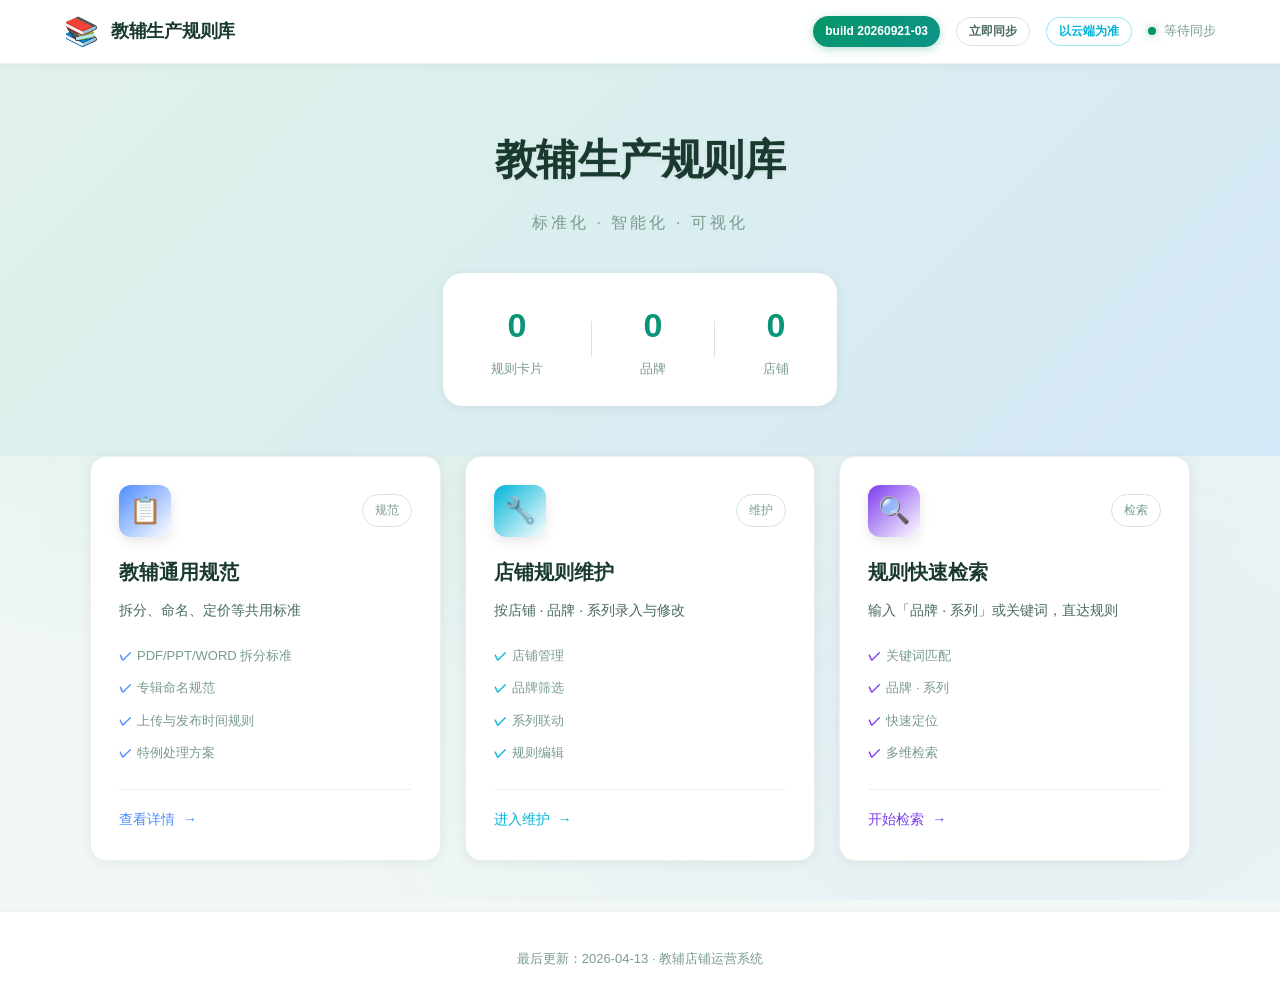
==== commit 5026366b: "Add zero data startup fallback" ====
--- a/index.html
+++ b/index.html
@@ -509,10 +509,10 @@
   <script src="db.js"></script>
   <script src="site-config.js?v=20260526"></script>
   <script src="data-bootstrap.js?v=csv-20260526"></script>
-  <script src="cloud-sync.js?v=20260921-01"></script>
+  <script src="cloud-sync.js?v=20260921-03"></script>
   <script src="customer-pool-org.js?v=20260526-pool2"></script>
-  <script src="bbm-api.js?v=20260921-01"></script>
-  <script src="app.js?v=20260921-01"></script>
+  <script src="bbm-api.js?v=20260921-03"></script>
+  <script src="app.js?v=20260921-03"></script>
   <script>
     // 云同步须在 app.js 之后收尾：否则 updateStats 尚未定义，且易与 DOMContentLoaded 竞态导致首页数字偏小
     (function() {
@@ -521,6 +521,8 @@
       var badge = document.getElementById('app-build-badge');
       if (badge && window.RULE_LIBRARY_BUILD) {
         badge.textContent = 'build ' + window.RULE_LIBRARY_BUILD;
+      } else if (badge) {
+        badge.textContent = 'build 20260921-03';
       }
       if (window.RULE_LIBRARY_CONFIG && window.RULE_LIBRARY_CONFIG.multiUser && typeof cloudSync === 'function') {
         window.__RULE_LIB_WAIT_CLOUD_STATS = true;
@@ -589,6 +591,20 @@
           .catch(function(e) {
             console.warn('🚀 后台云同步未完成:', e);
             window.__RULE_LIB_WAIT_CLOUD_STATS = true;
+            try {
+              var currentProviders = JSON.parse(localStorage.getItem('rule_library_providers') || '[]');
+              if ((!currentProviders || currentProviders.length < 500) && typeof ensureOfficialProvidersLoaded === 'function') {
+                ensureOfficialProvidersLoaded({ minCount: 500, markDirty: false }).then(function() {
+                  window.__RULE_LIB_WAIT_CLOUD_STATS = false;
+                  if (typeof updateStats === 'function') updateStats();
+                  if (typeof loadProviders === 'function') loadProviders();
+                }).catch(function(loadErr) {
+                  console.warn('🚀 本地官方表兜底也未完成:', loadErr);
+                });
+              }
+            } catch (fallbackErr) {
+              console.warn('🚀 检查本机兜底数据失败:', fallbackErr);
+            }
             if (typeof startCloudAutoSync === 'function') {
               startCloudAutoSync();
             }
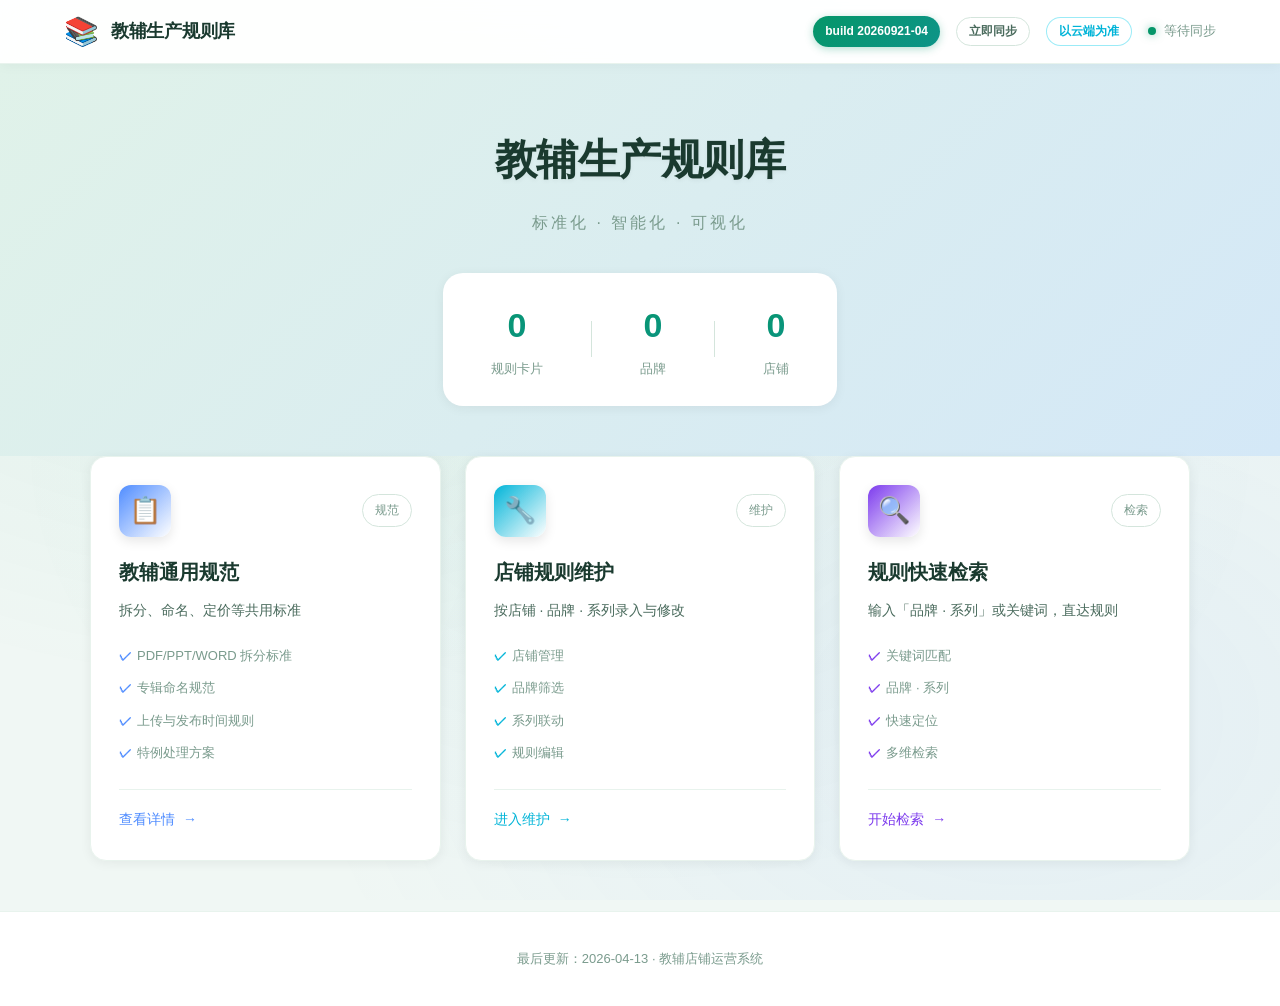
==== commit 525ce5ea: "Force fallback data load on zero startup" ====
--- a/index.html
+++ b/index.html
@@ -508,11 +508,11 @@
   </script>
   <script src="db.js"></script>
   <script src="site-config.js?v=20260526"></script>
-  <script src="data-bootstrap.js?v=csv-20260526"></script>
-  <script src="cloud-sync.js?v=20260921-03"></script>
+  <script src="data-bootstrap.js?v=csv-20260921-04"></script>
+  <script src="cloud-sync.js?v=20260921-04"></script>
   <script src="customer-pool-org.js?v=20260526-pool2"></script>
-  <script src="bbm-api.js?v=20260921-03"></script>
-  <script src="app.js?v=20260921-03"></script>
+  <script src="bbm-api.js?v=20260921-04"></script>
+  <script src="app.js?v=20260921-04"></script>
   <script>
     // 云同步须在 app.js 之后收尾：否则 updateStats 尚未定义，且易与 DOMContentLoaded 竞态导致首页数字偏小
     (function() {
@@ -522,7 +522,7 @@
       if (badge && window.RULE_LIBRARY_BUILD) {
         badge.textContent = 'build ' + window.RULE_LIBRARY_BUILD;
       } else if (badge) {
-        badge.textContent = 'build 20260921-03';
+        badge.textContent = 'build 20260921-04';
       }
       if (window.RULE_LIBRARY_CONFIG && window.RULE_LIBRARY_CONFIG.multiUser && typeof cloudSync === 'function') {
         window.__RULE_LIB_WAIT_CLOUD_STATS = true;
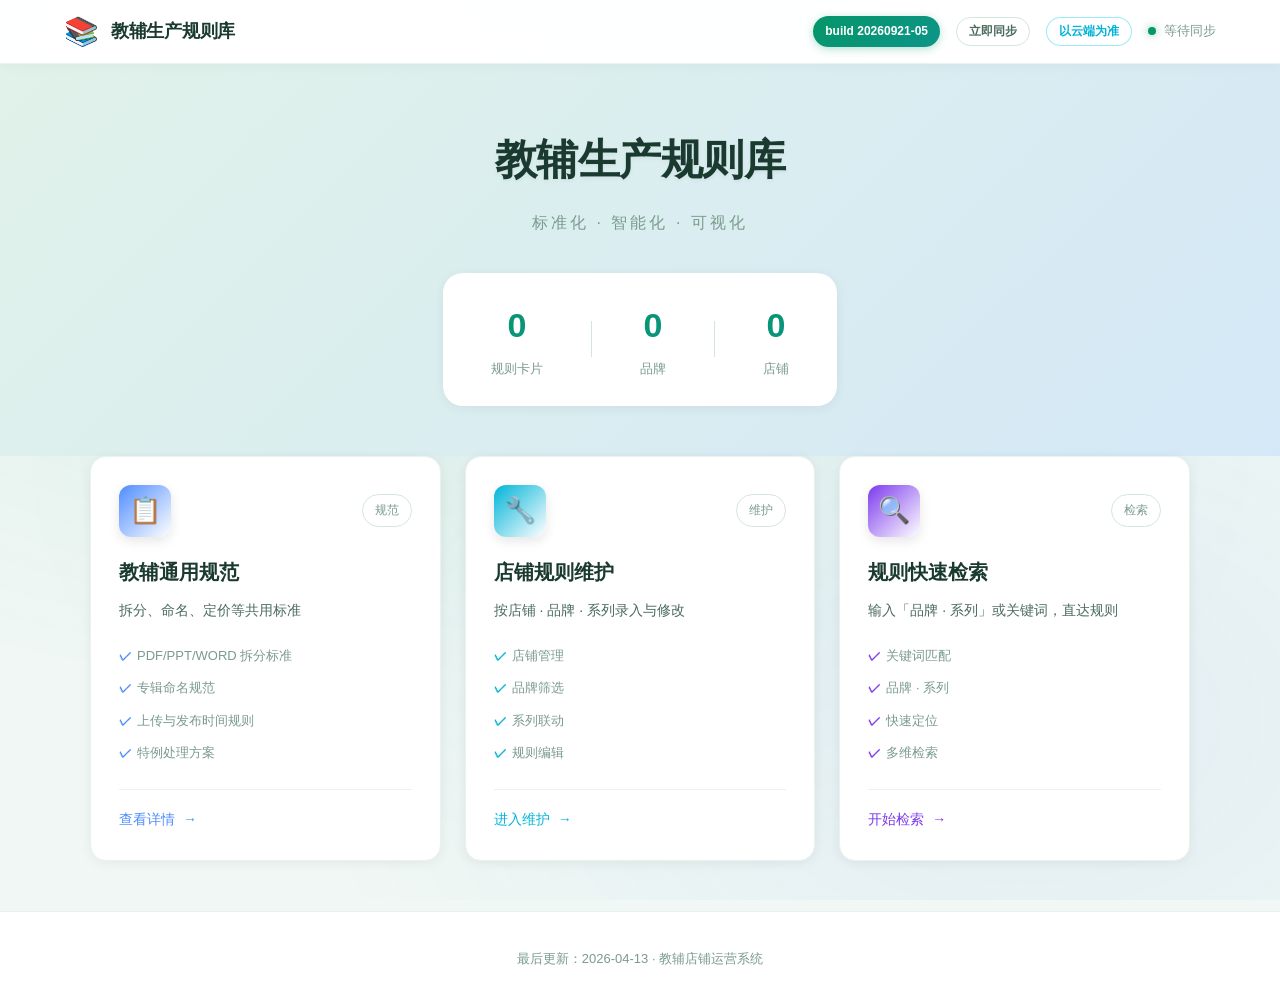
==== commit ebb79f2a: "Add direct cloud bootstrap fallback" ====
--- a/index.html
+++ b/index.html
@@ -508,11 +508,11 @@
   </script>
   <script src="db.js"></script>
   <script src="site-config.js?v=20260526"></script>
-  <script src="data-bootstrap.js?v=csv-20260921-04"></script>
-  <script src="cloud-sync.js?v=20260921-04"></script>
+  <script src="data-bootstrap.js?v=csv-20260921-05"></script>
+  <script src="cloud-sync.js?v=20260921-05"></script>
   <script src="customer-pool-org.js?v=20260526-pool2"></script>
-  <script src="bbm-api.js?v=20260921-04"></script>
-  <script src="app.js?v=20260921-04"></script>
+  <script src="bbm-api.js?v=20260921-05"></script>
+  <script src="app.js?v=20260921-05"></script>
   <script>
     // 云同步须在 app.js 之后收尾：否则 updateStats 尚未定义，且易与 DOMContentLoaded 竞态导致首页数字偏小
     (function() {
@@ -522,7 +522,7 @@
       if (badge && window.RULE_LIBRARY_BUILD) {
         badge.textContent = 'build ' + window.RULE_LIBRARY_BUILD;
       } else if (badge) {
-        badge.textContent = 'build 20260921-04';
+        badge.textContent = 'build 20260921-05';
       }
       if (window.RULE_LIBRARY_CONFIG && window.RULE_LIBRARY_CONFIG.multiUser && typeof cloudSync === 'function') {
         window.__RULE_LIB_WAIT_CLOUD_STATS = true;
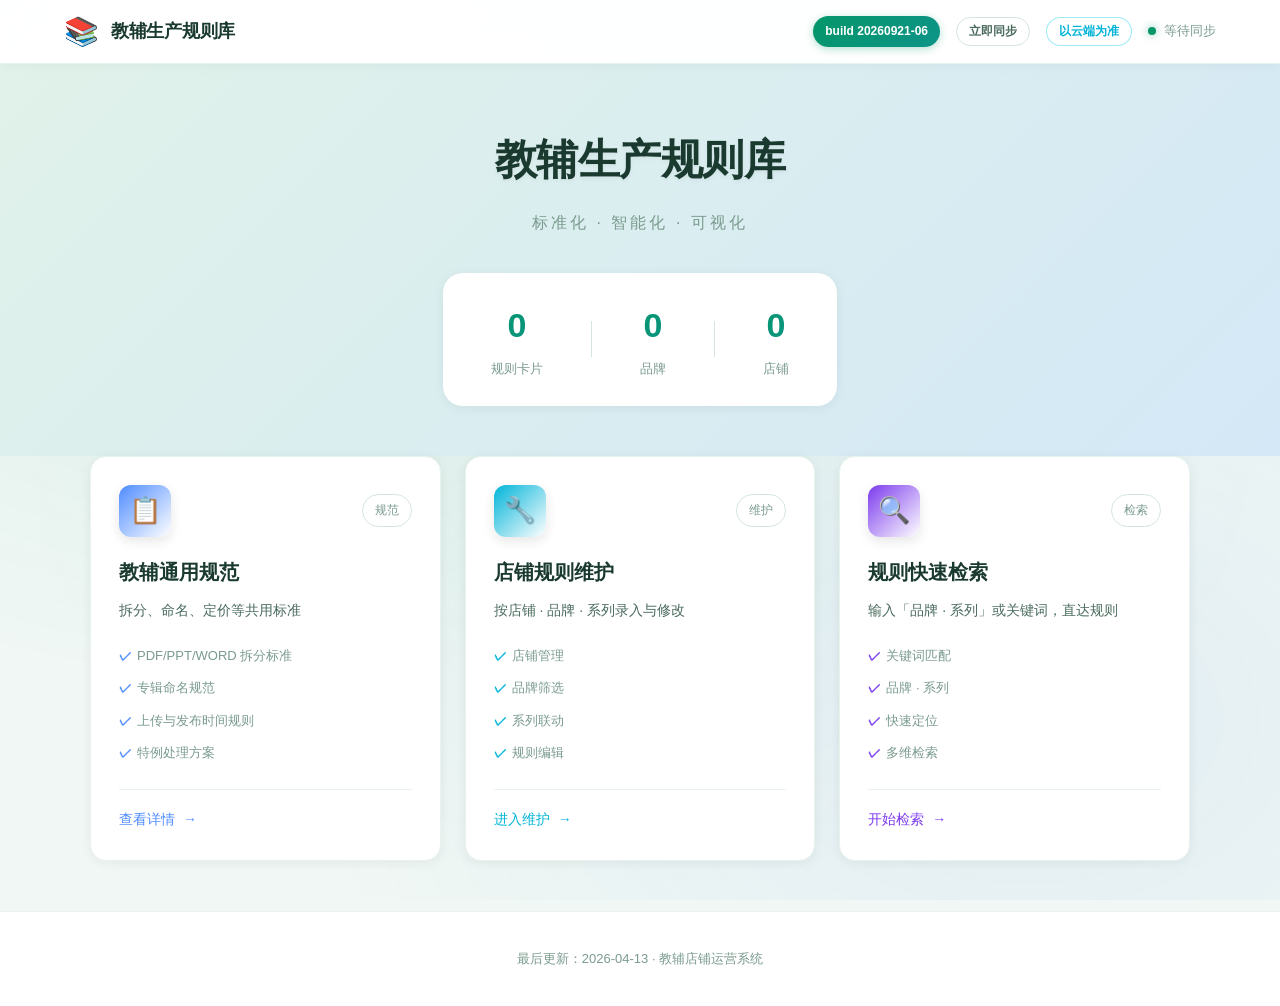
==== commit b21f910e: "Proxy cloud providers through server" ====
--- a/index.html
+++ b/index.html
@@ -508,11 +508,11 @@
   </script>
   <script src="db.js"></script>
   <script src="site-config.js?v=20260526"></script>
-  <script src="data-bootstrap.js?v=csv-20260921-05"></script>
-  <script src="cloud-sync.js?v=20260921-05"></script>
+  <script src="data-bootstrap.js?v=csv-20260921-06"></script>
+  <script src="cloud-sync.js?v=20260921-06"></script>
   <script src="customer-pool-org.js?v=20260526-pool2"></script>
-  <script src="bbm-api.js?v=20260921-05"></script>
-  <script src="app.js?v=20260921-05"></script>
+  <script src="bbm-api.js?v=20260921-06"></script>
+  <script src="app.js?v=20260921-06"></script>
   <script>
     // 云同步须在 app.js 之后收尾：否则 updateStats 尚未定义，且易与 DOMContentLoaded 竞态导致首页数字偏小
     (function() {
@@ -522,7 +522,7 @@
       if (badge && window.RULE_LIBRARY_BUILD) {
         badge.textContent = 'build ' + window.RULE_LIBRARY_BUILD;
       } else if (badge) {
-        badge.textContent = 'build 20260921-05';
+        badge.textContent = 'build 20260921-06';
       }
       if (window.RULE_LIBRARY_CONFIG && window.RULE_LIBRARY_CONFIG.multiUser && typeof cloudSync === 'function') {
         window.__RULE_LIB_WAIT_CLOUD_STATS = true;
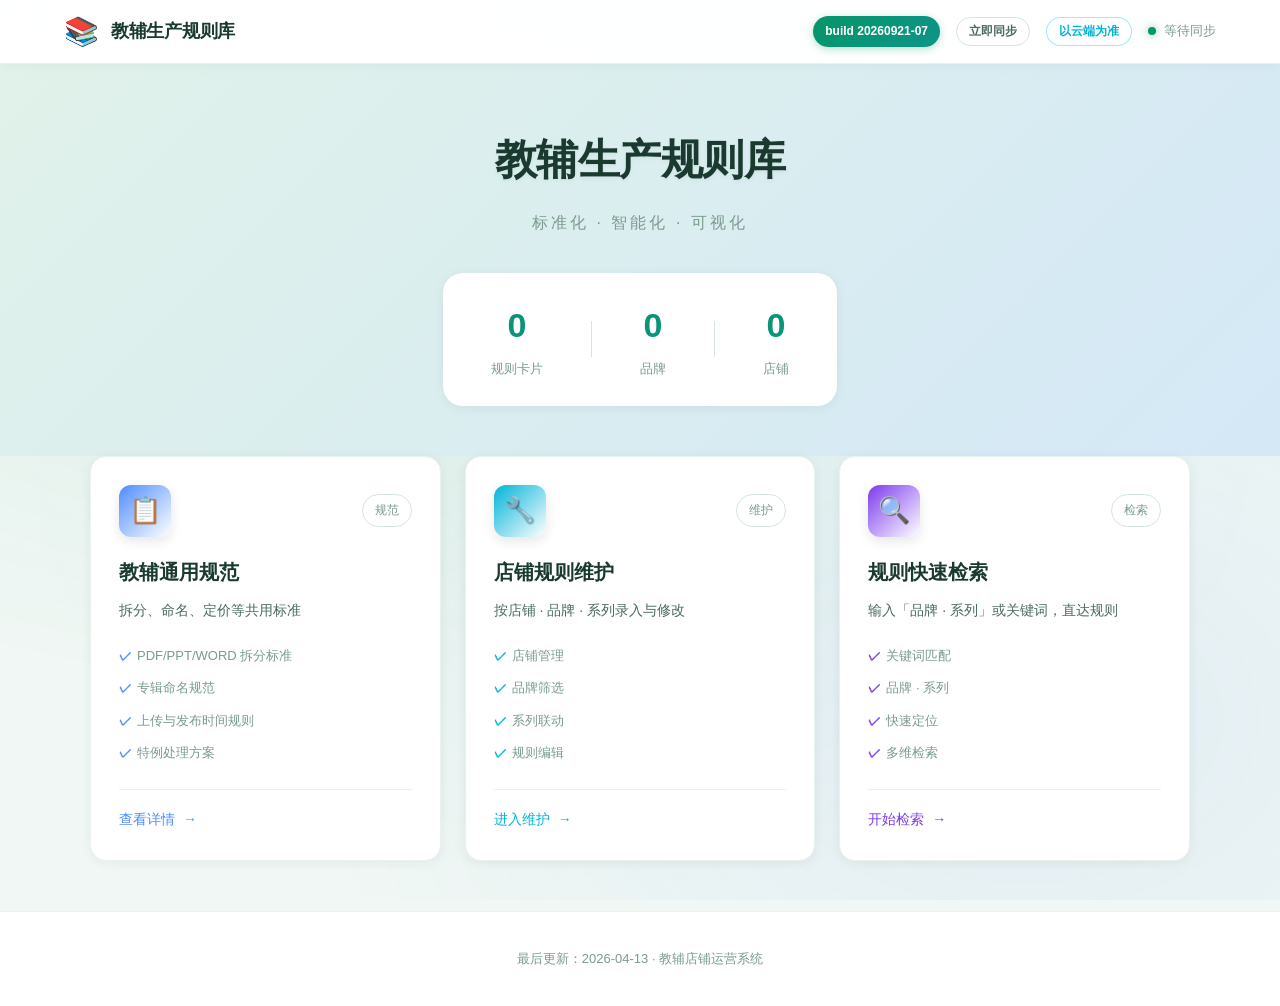
==== commit 54010333: "Fix server-first cloud bootstrap" ====
--- a/index.html
+++ b/index.html
@@ -508,11 +508,11 @@
   </script>
   <script src="db.js"></script>
   <script src="site-config.js?v=20260526"></script>
-  <script src="data-bootstrap.js?v=csv-20260921-06"></script>
-  <script src="cloud-sync.js?v=20260921-06"></script>
+  <script src="data-bootstrap.js?v=csv-20260921-07"></script>
+  <script src="cloud-sync.js?v=20260921-07"></script>
   <script src="customer-pool-org.js?v=20260526-pool2"></script>
-  <script src="bbm-api.js?v=20260921-06"></script>
-  <script src="app.js?v=20260921-06"></script>
+  <script src="bbm-api.js?v=20260921-07"></script>
+  <script src="app.js?v=20260921-07"></script>
   <script>
     // 云同步须在 app.js 之后收尾：否则 updateStats 尚未定义，且易与 DOMContentLoaded 竞态导致首页数字偏小
     (function() {
@@ -522,7 +522,7 @@
       if (badge && window.RULE_LIBRARY_BUILD) {
         badge.textContent = 'build ' + window.RULE_LIBRARY_BUILD;
       } else if (badge) {
-        badge.textContent = 'build 20260921-06';
+        badge.textContent = 'build 20260921-07';
       }
       if (window.RULE_LIBRARY_CONFIG && window.RULE_LIBRARY_CONFIG.multiUser && typeof cloudSync === 'function') {
         window.__RULE_LIB_WAIT_CLOUD_STATS = true;
@@ -557,9 +557,12 @@
         }
         Promise.resolve()
           .then(function() {
-            if (window.RULE_LIBRARY_CONFIG && window.RULE_LIBRARY_CONFIG.multiUser &&
-                typeof window.pullCloudCanonicalForStats === 'function') {
-              return window.pullCloudCanonicalForStats();
+            if (typeof window.loadCloudProvidersViaServer === 'function') {
+              return window.loadCloudProvidersViaServer({ silent: true, timeoutMs: 30000 })
+                .catch(function(serverErr) {
+                  console.warn('🚀 后端云端载入未执行，回退原同步:', serverErr);
+                  return cloudSync({ silent: true });
+                });
             }
             return cloudSync({ silent: true });
           })
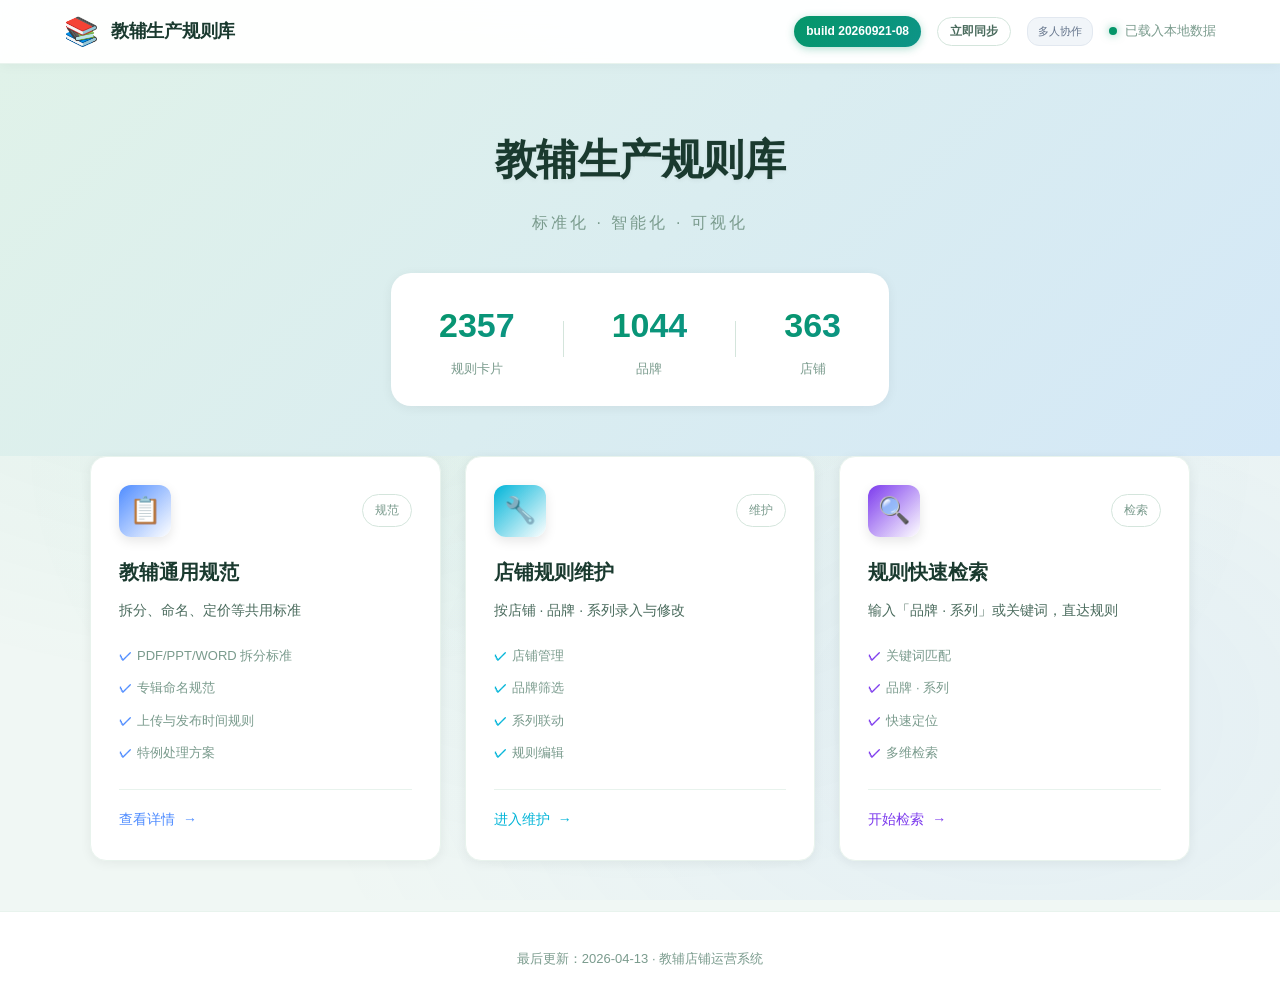
==== commit 9fbc7c36: "Fix startup script collision" ====
--- a/index.html
+++ b/index.html
@@ -508,11 +508,11 @@
   </script>
   <script src="db.js"></script>
   <script src="site-config.js?v=20260526"></script>
-  <script src="data-bootstrap.js?v=csv-20260921-07"></script>
-  <script src="cloud-sync.js?v=20260921-07"></script>
+  <script src="data-bootstrap.js?v=csv-20260921-08"></script>
+  <script src="cloud-sync.js?v=20260921-08"></script>
   <script src="customer-pool-org.js?v=20260526-pool2"></script>
-  <script src="bbm-api.js?v=20260921-07"></script>
-  <script src="app.js?v=20260921-07"></script>
+  <script src="bbm-api.js?v=20260921-08"></script>
+  <script src="app.js?v=20260921-08"></script>
   <script>
     // 云同步须在 app.js 之后收尾：否则 updateStats 尚未定义，且易与 DOMContentLoaded 竞态导致首页数字偏小
     (function() {
@@ -522,7 +522,7 @@
       if (badge && window.RULE_LIBRARY_BUILD) {
         badge.textContent = 'build ' + window.RULE_LIBRARY_BUILD;
       } else if (badge) {
-        badge.textContent = 'build 20260921-07';
+        badge.textContent = 'build 20260921-08';
       }
       if (window.RULE_LIBRARY_CONFIG && window.RULE_LIBRARY_CONFIG.multiUser && typeof cloudSync === 'function') {
         window.__RULE_LIB_WAIT_CLOUD_STATS = true;
